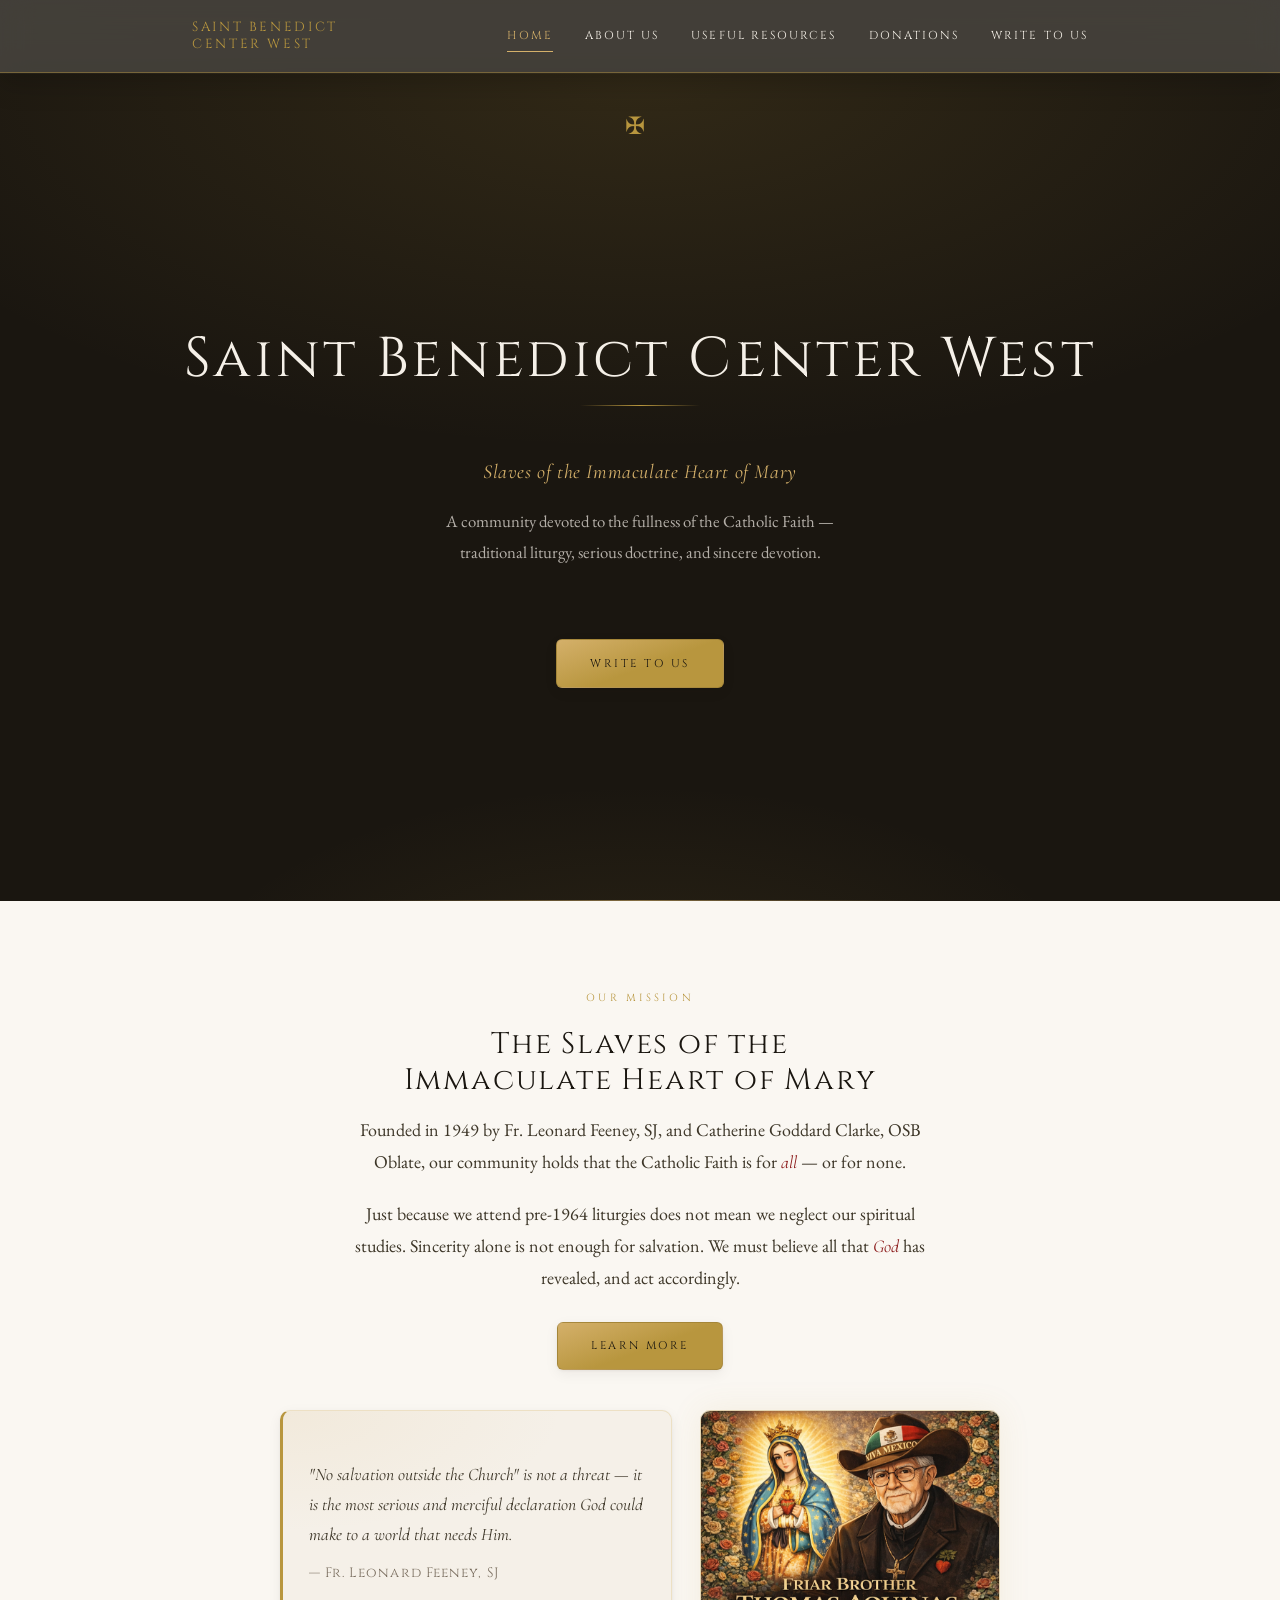
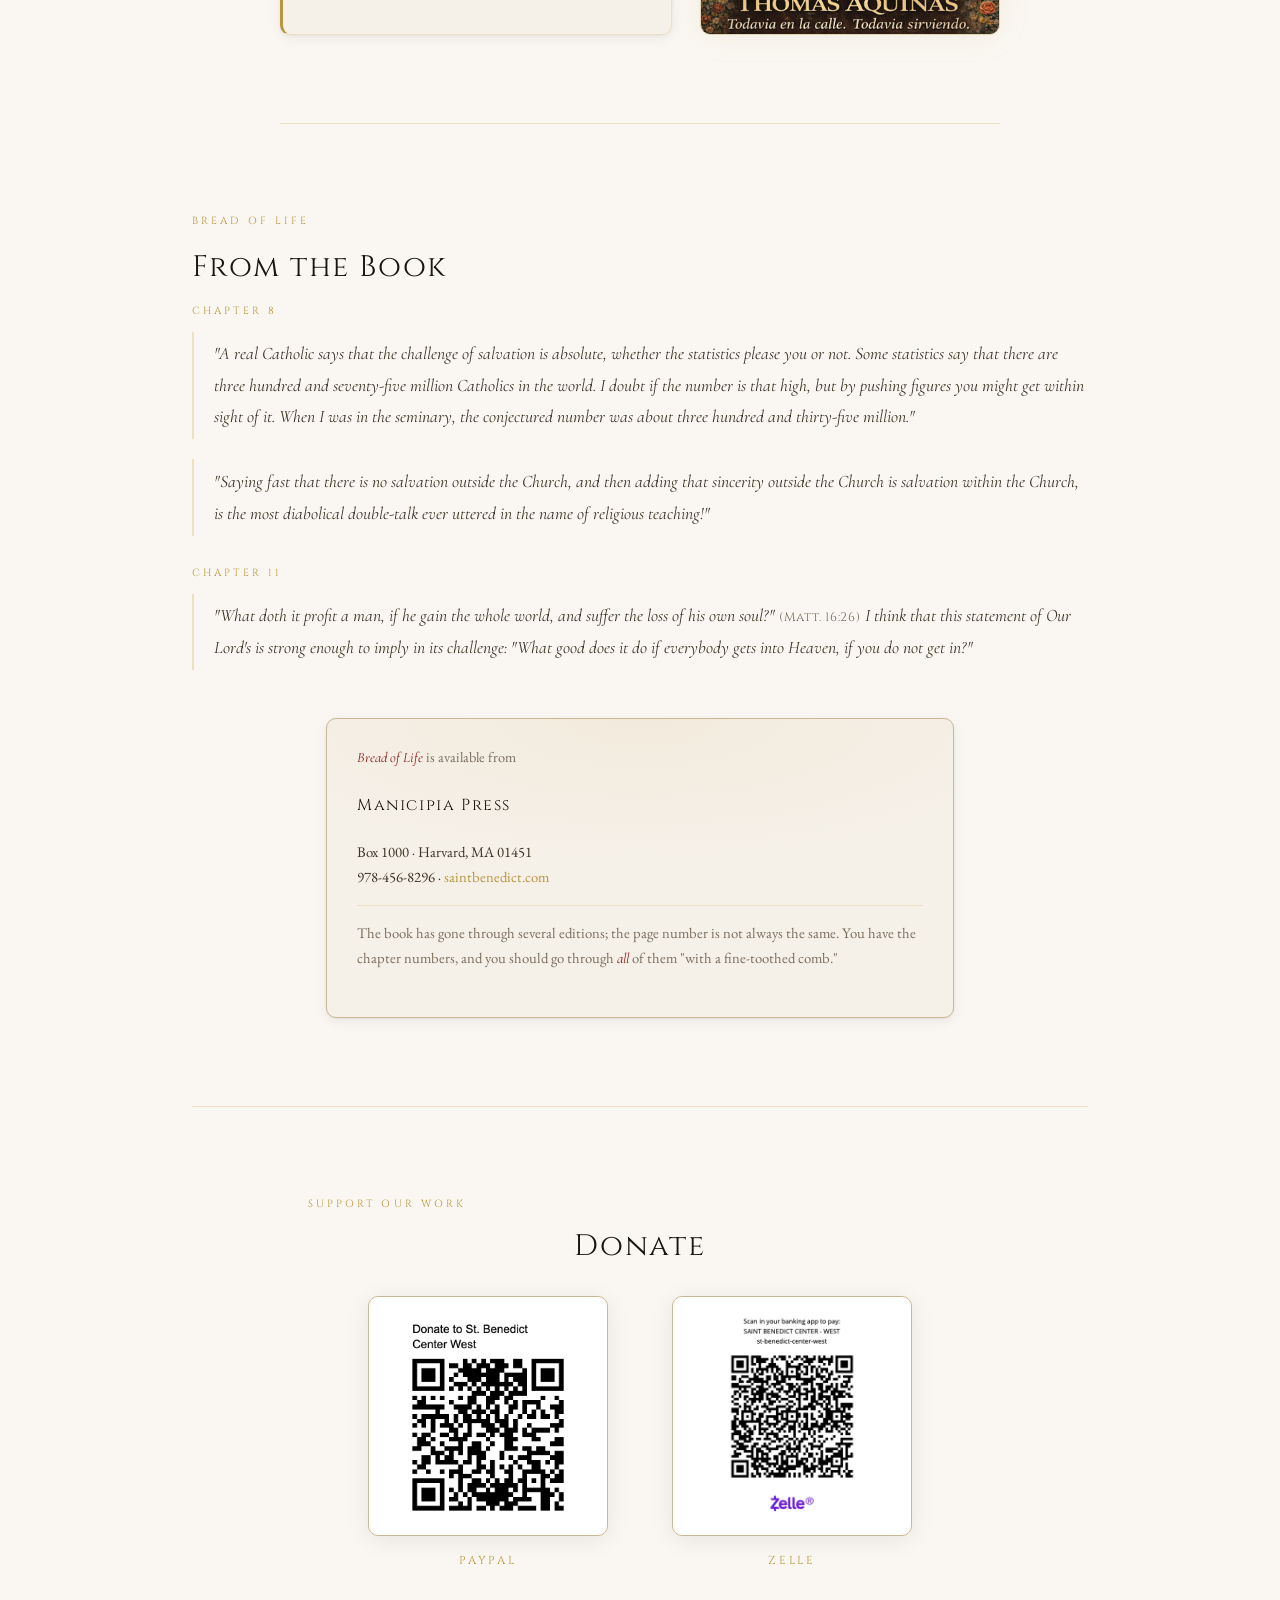
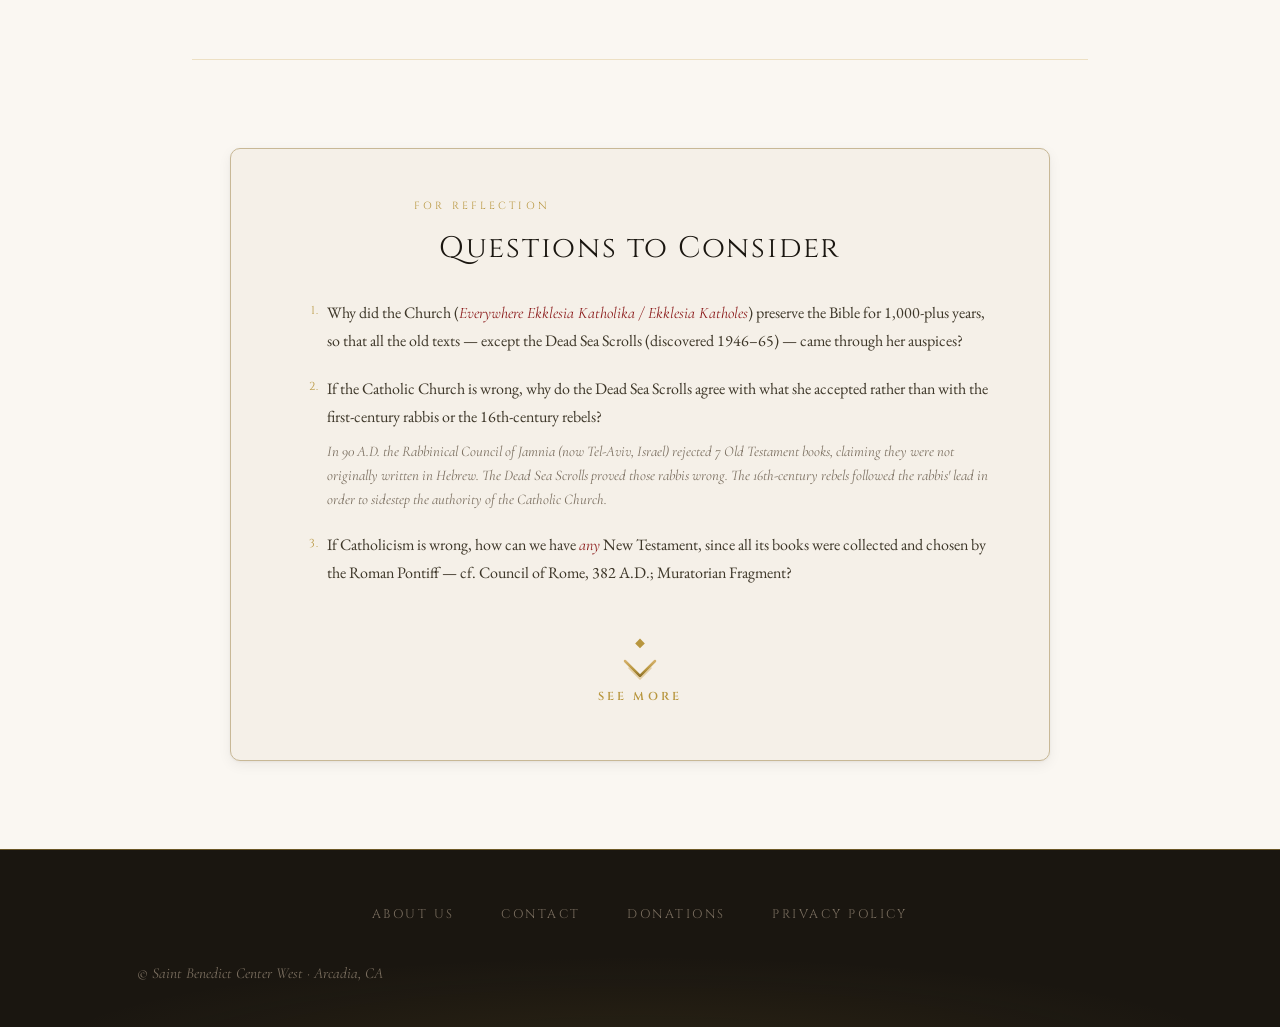
==== index.html @ aed3471c "Refactor index.html for layout and styling improvements Updated stylesheet link with versioning and " ====
<!DOCTYPE html>
<html lang="en">
<head>
  <meta charset="utf-8">
  <title>Home — Saint Benedict Center West</title>
  <link rel="icon" type="img/png" href="templar_cross.png">
  <meta name="viewport" content="width=device-width, initial-scale=1.0">
  <link rel="stylesheet" href="style.css?v=2">
  <style>
    /* ── Hero ── */
    .site-hero {
      position: relative;
      background-color: var(--ink);
      background-image:
        radial-gradient(ellipse 100% 70% at 50% 0%, rgba(184,150,62,0.15) 0%, transparent 65%),
        radial-gradient(ellipse 55% 40% at 50% 112%, rgba(184,150,62,0.1) 0%, transparent 65%);
      padding: clamp(5.5rem, 12vw, 8.5rem) 2rem clamp(4rem, 9vw, 6rem);
      text-align: center;
      overflow: hidden;
      min-height: calc(100vh - var(--nav-height));
      min-height: calc(100svh - var(--nav-height));
      display: flex;
      flex-direction: column;
      align-items: center;
      justify-content: center;
    }

    .site-hero::before {
      content: '✠';
      position: absolute;
      top: 2rem;
      left: 50%;
      transform: translateX(-50%);
      color: var(--gold);
      font-size: 1.5rem;
      letter-spacing: 0.4em;
      animation: fadeIn 1.1s var(--ease) both;
    }

    .site-hero::after {
      content: '';
      position: absolute;
      left: 50%;
      bottom: 0;
      transform: translateX(-50%);
      width: min(560px, 80%);
      height: 1px;
      background: linear-gradient(90deg, transparent, rgba(212,176,106,0.55), transparent);
    }

    .site-hero h1 {
      color: var(--parchment);
      font-size: clamp(2rem, 6vw, 3.5rem);
      margin-bottom: 0.75rem;
      animation: fadeUp 0.9s var(--ease) both;
    }

    .site-hero .hero-body {
      animation: fadeUp 0.9s var(--ease) 0.15s both;
    }

    .site-hero .cta {
      animation: fadeUp 0.9s var(--ease) 0.3s both;
    }

    .site-hero .hero-subtitle {
      font-family: var(--font-italic);
      font-style: italic;
      color: var(--gold-light);
      font-size: clamp(1rem, 2.5vw, 1.25rem);
      margin-bottom: 1rem;
      letter-spacing: 0.03em;
    }

    .site-hero .hero-rule {
      width: 120px;
      height: 1px;
      background: linear-gradient(90deg, transparent, var(--gold), transparent);
      margin: 0 auto 3rem;
    }

    .site-hero p {
      color: rgba(245,240,232,0.7);
      max-width: 52ch;
      margin: 0 auto 2rem;
      font-size: 1.05rem;
      line-height: 1.8;
    }

    /* ── Hero body (centered) ── */
    .hero-body {
      max-width: 48ch;
      margin: 0 auto 2.5rem;
    }

    .combined-right h2 { margin-bottom: 1rem; }

    .combined-right p  { margin-bottom: 1.25rem; }

    /* ── Excerpts ── */
    .excerpt-block { max-width: none; }

    .excerpt-chapter {
      font-family: var(--font-display);
      font-size: 0.65rem;
      letter-spacing: 0.3em;
      text-transform: uppercase;
      color: var(--gold);
      margin-bottom: 0.75rem;
    }

    .excerpt-quote {
      border-left: 2px solid var(--gold-pale);
      padding: 0.4rem 0 0.4rem 1.25rem;
      font-family: var(--font-italic);
      font-style: italic;
      font-size: 1.1rem;
      color: var(--ink-soft);
      line-height: 1.8;
      max-width: none;
      transition: border-color 0.25s var(--ease);
    }

    .excerpt-block:hover .excerpt-quote { border-left-color: var(--gold); }

    .excerpt-ref {
      font-style: normal;
      font-family: var(--font-display);
      font-size: 0.78rem;
      letter-spacing: 0.06em;
      color: var(--ink-muted);
    }

    .quote-block {
      position: relative;
      border: 1px solid var(--gold-pale);
      border-left: 3px solid var(--gold);
      border-radius: var(--radius-md);
      padding: 1.4rem 1.6rem;
      background:
        radial-gradient(ellipse 120% 90% at 0% 0%, rgba(212,176,106,0.1) 0%, transparent 60%),
        var(--parchment);
      box-shadow: var(--shadow-sm);
      font-family: var(--font-italic);
      font-style: italic;
      font-size: 1.1rem;
      color: var(--ink-soft);
      line-height: 1.7;
    }
    .quote-block cite {
      display: block;
      margin-top: 0.75rem;
      font-size: 0.85rem;
      font-style: normal;
      font-family: var(--font-display);
      letter-spacing: 0.08em;
      color: var(--ink-muted);
    }

    .book-availability {
      margin-top: auto;
      padding-top: 3rem;
      max-width: none;
    }

    /* V1 styling, but 25% longer, centered horizontally in the middle of the
       screen regardless of the left/right text measure. Height stays fully
       automatic (content-driven). */
    .book-avail-inner {
      width: 70%;
      max-width: calc(100vw - 2.5rem); /* guard: never overflow the viewport */
      margin-left: auto;
      margin-right: auto;
      box-sizing: border-box;
      border: 1px solid var(--rule);
      border-radius: var(--radius-md);
      padding: 1.6rem 1.85rem;
      background:
        radial-gradient(ellipse 100% 70% at 50% 0%, rgba(212,176,106,0.09) 0%, transparent 65%),
        var(--parchment);
      box-shadow: var(--shadow-sm);
      transition: box-shadow 0.3s var(--ease), transform 0.3s var(--ease);
    }

    .book-avail-inner:hover {
      /* subtle lift that keeps the box dead-center on the x-axis */
      transform: translateY(-2px);
      box-shadow: var(--shadow-md);
    }

    .book-avail-title {
      font-size: 0.9rem;
      color: var(--ink-muted);
      margin-bottom: 0.3rem;
      max-width: none;
    }

    .book-avail-publisher {
      font-family: var(--font-display);
      font-size: 1rem;
      letter-spacing: 0.1em;
      color: var(--ink);
      margin-bottom: 0.4rem;
    }

    .book-avail-address {
      font-style: normal;
      font-family: var(--font-body);
      font-size: 0.92rem;
      color: var(--ink-soft);
      line-height: 1.7;
      margin-bottom: 1rem;
    }

    .book-avail-note {
      font-size: 0.92rem;
      color: var(--ink-muted);
      max-width: none;
      border-top: 1px solid var(--gold-pale);
      padding-top: 0.9rem;
      line-height: 1.7;
    }

    /* ── Friar portrait (below Feeney quote) ── */
    .friar-portrait {
      display: block;
      width: 100%;
      height: auto;
      object-fit: cover;
      margin-top: auto;
      border: 1px solid rgba(184,150,62,0.35);
      border-radius: var(--radius-md);
      box-shadow: 0 0 32px rgba(184,150,62,0.1);
      transition: box-shadow 0.35s var(--ease), transform 0.35s var(--ease);
    }

    .friar-portrait:hover {
      transform: translateY(-3px);
      box-shadow: 0 12px 44px rgba(184,150,62,0.2);
    }

    /* ── Questions Section ── */
    .questions-section { background: var(--cream); }

    .questions-frame {
      border: 1px solid var(--rule);
      border-radius: var(--radius-md);
      background: var(--parchment);
      box-shadow: var(--shadow-sm);
      padding: 3rem 3.5rem;
      max-width: 820px;
      margin: 0 auto;
    }

    @media (max-width: 680px) {
      .questions-frame { padding: 2rem 1.5rem; }
    }

    .questions-list {
      list-style: none;
      counter-reset: q-counter;
      display: flex;
      flex-direction: column;
      gap: 1.25rem;
    }

    .questions-list li {
      counter-increment: q-counter;
      position: relative;
      padding-left: 2.5rem;
      color: var(--ink-soft);
      font-size: 1rem;
      line-height: 1.75;
      max-width: none;
      transition: color 0.25s var(--ease);
    }

    .questions-list li:hover { color: var(--ink); }

    .questions-list li::before {
      content: counter(q-counter) ".";
      position: absolute;
      left: 0;
      top: 0.15rem;
      width: 2rem;
      text-align: right;
      font-family: var(--font-display);
      font-size: 0.72rem;
      letter-spacing: 0.1em;
      color: var(--gold);
    }

    .question-note {
      display: block;
      margin-top: 0.5rem;
      font-family: var(--font-italic);
      font-style: italic;
      font-size: 0.92rem;
      color: var(--ink-muted);
      line-height: 1.65;
    }

    /* ── QR Codes ── */
    .qr-row {
      display: flex;
      gap: 4rem;
      justify-content: center;
      align-items: flex-start;
    }
    .qr-item {
      display: flex;
      flex-direction: column;
      align-items: center;
      gap: 0.9rem;
    }
    .qr-item img {
      width: 240px;
      height: 240px;
      object-fit: contain;
      display: block;
      background: #fff;
      padding: 10px;
      border: 1px solid var(--rule);
      border-radius: var(--radius-md);
      box-shadow: 0 4px 24px rgba(0,0,0,0.08);
      transition: box-shadow 0.35s var(--ease), transform 0.35s var(--ease);
    }

    .qr-item:hover img {
      transform: translateY(-4px);
      box-shadow: var(--shadow-gold);
    }
    .qr-label {
      font-family: var(--font-display);
      font-size: 0.72rem;
      letter-spacing: 0.25em;
      text-transform: uppercase;
      color: var(--gold);
      text-align: center;
    }
    @media (max-width: 680px) {
      .qr-row { gap: 2rem; }
      .qr-item img { width: 160px; height: 160px; }
    }
    @media (max-width: 420px) {
      .qr-row { flex-direction: column; align-items: center; }
    }
  
    /* ── Slaves part (Our Mission → Learn More), centered ── */
    .slaves-part {
      max-width: 720px;
      margin: 0 auto;
      text-align: center;
    }
    .slaves-part p {
      margin-left: auto;
      margin-right: auto;
      margin-bottom: 1.25rem;
    }
    .slaves-part h2 { margin-bottom: 1rem; }

    /* ── Feeney quote + friar portrait row (quote left, portrait right) ──
           align-items: stretch makes the quote-block the same height as the
           portrait; the portrait gets a fixed reserved width so the quote
           isn't squeezed narrow by the unscaled intrinsic image size.        */
    .feeney-row {
      display: flex;
      gap: 1.75rem;
      align-items: stretch;
      margin-top: 2.5rem;
      text-align: left;
    }
    .feeney-row .quote-block {
      flex: 1 1 0%;
      margin-top: 0;
      box-sizing: border-box;
      display: flex;
      flex-direction: column;
      justify-content: center;
    }
    .feeney-row .quote-block > * { max-width: none; }
    .feeney-row .friar-portrait {
      flex: 0 0 300px;
      max-width: 300px;
      margin-top: 0;
      align-self: center;
    }

    @media (max-width: 680px) {
      .feeney-row {
        flex-direction: column;
        align-items: center;
        gap: 1.5rem;
      }
      .feeney-row .friar-portrait {
        order: -1;
        margin-top: 0;
        max-width: 340px;
        align-self: auto;
      }
      .feeney-row .quote-block { width: 100%; }
    }

    /* ── Questions: clamp to first 3 ── */
    .questions-list.clamped li:nth-child(n+4) { display: none; }
    .questions-list { transition: opacity 0.3s var(--ease); }
    .questions-list.is-fading { opacity: 0; }

    /* ── See more / unroll toggle ── */
    .see-more-toggle {
      display: flex;
      flex-direction: column;
      align-items: center;
      gap: 0.2rem;
      margin: 2.25rem auto 0;
      padding: 0.5rem 1rem;
      background: none;
      border: none;
      cursor: pointer;
      font-family: var(--font-display);
    }
    .see-more-toggle .see-more-arrow {
      display: block;
      transition: transform 0.45s var(--ease);
    }
    .see-more-toggle[aria-expanded="true"] .see-more-arrow { transform: rotate(180deg); }
    .see-more-toggle:hover .see-more-arrow {
      transform: translateY(3px);
      filter: drop-shadow(0 0 6px rgba(184,150,62,0.45));
    }
    .see-more-toggle[aria-expanded="true"]:hover .see-more-arrow { transform: rotate(180deg) translateY(3px); }
    .see-more-text {
      font-family: var(--font-display);
      font-size: 0.72rem;
      font-weight: 600;
      letter-spacing: 0.28em;
      text-transform: uppercase;
      color: var(--gold);
      transition: color 0.25s var(--ease);
    }
    .see-more-toggle:hover .see-more-text { color: var(--gold-light); }

    /* ── Scroll choreography (index only; hidden state applied by JS) ── */
    .scroll-part--hidden {
      opacity: 0;
      transform: translateX(-56px);
    }
    .scroll-part--visible {
      opacity: 1;
      transform: none;
      transition: opacity 0.85s var(--ease), transform 0.85s var(--ease);
    }
    .scroll-part--leaving {
      opacity: 0;
      transition: opacity 0.5s ease, transform 0.5s ease;
    }
    @media (prefers-reduced-motion: reduce) {
      section.scroll-part--hidden,
      section.scroll-part--visible,
      section.scroll-part--leaving { opacity: 1 !important; transform: none !important; }
    }
  </style>
</head>
<body>

  <header>
    <nav>
      <a class="nav-brand" href="index.html">Saint Benedict<br>Center West</a>
      <div>
        <a href="index.html" aria-current="page">Home</a>
        <a href="about-us.html">About Us</a>
        <a href="news.html">USEFUL RESOURCES</a>
        <a href="donations.html">Donations</a>
        <a href="contact.html">Write to Us</a>
      </div>
    </nav>
  </header>

  <div class="site-hero">
    <h1>Saint Benedict Center West</h1>
    <div class="hero-rule"></div>
    <div class="hero-body">
      <p class="hero-subtitle">Slaves of the Immaculate Heart of Mary</p>
      <p>A community devoted to the fullness of the Catholic Faith — traditional liturgy, serious doctrine, and sincere devotion.</p>
    </div>
    <a href="contact.html" class="cta">Write to Us</a>
  </div>

  <main>
    <section class="slaves-part">
        <!-- Mission -->
        <div class="slaves-inner">
          <p class="section-label">Our Mission</p>
          <h2>The Slaves of the Immaculate Heart of Mary</h2>
          <p>Founded in 1949 by Fr. Leonard Feeney, SJ, and Catherine Goddard Clarke, OSB Oblate, our community holds that the Catholic Faith is for <em>all</em> — or for none.</p>
          <p>Just because we attend pre-1964 liturgies does not mean we neglect our spiritual studies. Sincerity alone is not enough for salvation. We must believe all that <em>God</em> has revealed, and act accordingly.</p>
          <a href="about-us.html" class="cta" style="margin-top:0.5rem; display:inline-block;">Learn More</a>

        </div><!-- /slaves-inner -->

        <div class="feeney-row">
          <blockquote class="quote-block">
            "No salvation outside the Church" is not a threat — it is the most serious and merciful declaration God could make to a world that needs Him.
            <cite>— Fr. Leonard Feeney, SJ</cite>
          </blockquote>

          <img src="friar-thomas-aquinas.png"
               alt="Friar Brother Thomas Aquinas — Todavia en la calle. Todavia sirviendo."
               class="friar-portrait">
        </div><!-- /feeney-row -->
    </section>

    <!-- Bread of Life excerpts -->
    <section class="combined-right">
          <p class="section-label">Bread of Life</p>
          <h2>From the Book</h2>

          <div class="excerpt-block">
            <div class="excerpt-chapter">Chapter 8</div>
            <blockquote class="excerpt-quote">
              "A real Catholic says that the challenge of salvation is absolute, whether the statistics please you or not. Some statistics say that there are three hundred and seventy-five million Catholics in the world. I doubt if the number is that high, but by pushing figures you might get within sight of it. When I was in the seminary, the conjectured number was about three hundred and thirty-five million."
            </blockquote>
            <blockquote class="excerpt-quote" style="margin-top: 1.25rem;">
              "Saying fast that there is no salvation outside the Church, and then adding that sincerity outside the Church is salvation within the Church, is the most diabolical double-talk ever uttered in the name of religious teaching!"
            </blockquote>
          </div>

          <div class="excerpt-block" style="margin-top: 1.75rem;">
            <div class="excerpt-chapter">Chapter 11</div>
            <blockquote class="excerpt-quote">
              "What doth it profit a man, if he gain the whole world, and suffer the loss of his own soul?" <span class="excerpt-ref">(Matt. 16:26)</span> I think that this statement of Our Lord's is strong enough to imply in its challenge: "What good does it do if everybody gets into Heaven, if you do not get in?"
            </blockquote>
          </div>

          <div class="book-availability">
            <div class="book-avail-inner">
              <p class="book-avail-title"><em>Bread of Life</em> is available from</p>
              <p class="book-avail-publisher">Manicipia Press</p>
              <address class="book-avail-address">
                Box 1000 · Harvard, MA 01451<br>
                978-456-8296 ·
                <a href="https://www.saintbenedict.com" target="_blank" rel="noopener">saintbenedict.com</a>
              </address>
              <p class="book-avail-note">The book has gone through several editions; the page number is not always the same. You have the chapter numbers, and you should go through <em>all</em> of them "with a fine-toothed comb."</p>
            </div>
          </div>
    </section>

    <!-- ── QR Codes ── -->
    <section class="qr-part" style="text-align:center;">
      <p class="section-label" style="text-align:center;">Support Our Work</p>
      <h2 style="margin-bottom: 2rem;">Donate</h2>
      <div class="qr-row">
        <div class="qr-item">
          <img src="donate-qr.png" alt="QR code — Donate to St. Benedict Center West via PayPal">
          <span class="qr-label">PayPal</span>
        </div>
        <div class="qr-item">
          <img src="zelle-qr.png" alt="QR code — Zelle: Saint Benedict Center West / st-benedict-center-west">
          <span class="qr-label">Zelle</span>
        </div>
      </div>
    </section>

    <!-- ── Questions to Consider ── -->
    <section class="questions-section">
      <div class="questions-frame">
        <p class="section-label" style="text-align:center;">For Reflection</p>
        <h2 style="text-align:center; margin-bottom: 2rem;">Questions to Consider</h2>
        <ol class="questions-list clamped" id="questions-list">
          <li>Why did the Church (<em>Everywhere Ekklesia Katholika / Ekklesia Katholes</em>) preserve the Bible for 1,000-plus years, so that all the old texts — except the Dead Sea Scrolls (discovered 1946–65) — came through her auspices?</li>
          <li>If the Catholic Church is wrong, why do the Dead Sea Scrolls agree with what she accepted rather than with the first-century rabbis or the 16th-century rebels? <span class="question-note">In 90 A.D. the Rabbinical Council of Jamnia (now Tel-Aviv, Israel) rejected 7 Old Testament books, claiming they were not originally written in Hebrew. The Dead Sea Scrolls proved those rabbis wrong. The 16th-century rebels followed the rabbis' lead in order to sidestep the authority of the Catholic Church.</span></li>
          <li>If Catholicism is wrong, how can we have <em>any</em> New Testament, since all its books were collected and chosen by the Roman Pontiff — cf. Council of Rome, 382 A.D.; Muratorian Fragment?</li>
          <li>Why did the protest giving its name to Protestantism — the historical nickname of the Bible-only error held by the 16th-century rebels — include these words: <em>"We could not, in good conscience, let anyone decide — for himself — what Church he will attend?"</em></li>
          <li>Since every old rite — in or out of communion with Rome — takes <em>"This is My Body… Blood"</em> (Matt. 26:26–28) literally, can anyone think Protestants are right to deny this?</li>
          <li>Where, in the Bible, does it say <em>Saved by Faith Alone?</em> Nowhere. Cf. James 2:26; Philippians 2:12.</li>
          <li>Where does the Bible call itself the sole rule of Faith? Nowhere.</li>
          <li>Where does the Bible say which books comprise the Bible? Nowhere.</li>
          <li>Why does the Bible say nothing about "taking Christ as personal savior," but <em>does</em> speak of Christ as Savior of His Body? Cf. Ephesians 5:23.</li>
          <li>Christ gave Peter authority (Matt. 16:18–20). Where did Luther, Calvin, and others get <em>their</em> authority?</li>
          <li>Into how many sects must Protestantism divide before proving itself unable to show how Christians are identified?</li>
          <li>How can we have God for Our Father, without Mary for Our Mother?</li>
          <li>Why is the Church so important? Cf. Matt. 18:17.</li>
          <li>Which came first — Church or Bible? <span class="question-note">The Children of Israel existed before Moses wrote the first 5 Old Testament books. The Catholic Church existed 10 years before Matthew wrote the first line of the New Testament.</span></li>
        </ol>

        <button type="button" class="see-more-toggle" aria-expanded="false" aria-controls="questions-list" title="Show the remaining questions">
          <svg class="see-more-arrow" viewBox="0 0 48 54" width="48" height="54" fill="none" xmlns="http://www.w3.org/2000/svg" aria-hidden="true">
            <defs>
              <linearGradient id="arrow-gold" x1="0" y1="0" x2="0" y2="1">
                <stop offset="0" stop-color="#d4b06a"/>
                <stop offset="0.55" stop-color="#b8963e"/>
                <stop offset="1" stop-color="#8f722a"/>
              </linearGradient>
            </defs>
            <line x1="24" y1="2" x2="24" y2="34" stroke="url(#arrow-gold)" stroke-width="1.4"/>
            <rect x="20.6" y="9" width="6.8" height="6.8" transform="rotate(45 24 12.4)" fill="#b8963e"/>
            <path d="M9 30 L24 45 L39 30" stroke="url(#arrow-gold)" stroke-width="2.5" fill="none" stroke-linecap="round" stroke-linejoin="round"/>
            <path d="M13 37 L24 48 L35 37" stroke="#d4b06a" stroke-width="1.6" fill="none" stroke-linecap="round" stroke-linejoin="round" opacity="0.55"/>
          </svg>
          <span class="see-more-text">See more</span>
        </button>
      </div>
    </section>

  </main>

  <footer>
    <div>
      <a href="about-us.html">About Us</a>
      <a href="contact.html">Contact</a>
      <a href="donations.html">Donations</a>
      <a href="privacy-policy.html">Privacy Policy</a>
    </div>
    <p class="footer-copy">© Saint Benedict Center West · Arcadia, CA</p>
  </footer>

  <script>
  (function () {
    var reduced = window.matchMedia('(prefers-reduced-motion: reduce)').matches;

    /* ── See more / unroll toggle ── */
    var toggle = document.querySelector('.see-more-toggle');
    var qlist  = document.getElementById('questions-list');
    if (toggle && qlist) {
      var label = toggle.querySelector('.see-more-text');
      toggle.addEventListener('click', function () {
        var expanding = qlist.classList.contains('clamped');
        toggle.setAttribute('aria-expanded', String(expanding));
        var swap = function () {
          qlist.classList.toggle('clamped', !expanding);
          qlist.classList.remove('is-fading');
        };
        if (reduced) { swap(); }
        else { qlist.classList.add('is-fading'); setTimeout(swap, 300); }
        label.textContent = expanding ? 'See less' : 'See more';
        toggle.title = expanding ? 'Collapse the list' : 'Show the remaining questions';
      });
    }

    if (reduced) return;

    /* ── Scroll choreography: leaving part fades away,
          entering part fades in sliding from the left (JS-only hidden state) ── */
    var parts = Array.prototype.slice.call(document.querySelectorAll('main > section'));
    if (!parts.length || !('IntersectionObserver' in window)) return;

    var DELAY = 120;
    parts.forEach(function (p, i) {
      p.classList.add('scroll-part');
      p.classList.add('scroll-part--hidden');
      p.dataset.stagger = Math.min(i * DELAY, 480);
    });

    var reveal = function (el) {
      if (!el.classList.contains('scroll-part--hidden')) return;
      el.style.transitionDelay = el.dataset.stagger + 'ms';
      el.classList.remove('scroll-part--hidden', 'scroll-part--leaving');
      el.classList.add('scroll-part--visible');
    };
    var conceal = function (el) {
      el.style.transitionDelay = '0ms';
      el.classList.remove('scroll-part--visible', 'scroll-part--leaving');
      el.classList.add('scroll-part--hidden');
    };

    var boot = function () {
      if (!('IntersectionObserver' in window)) {
        parts.forEach(function (p) { p.classList.remove('scroll-part--hidden'); });
        return;
      }
      var io = new IntersectionObserver(function (entries) {
        entries.forEach(function (entry) {
          if (entry.isIntersecting) reveal(entry.target);
        });
      }, { threshold: 0.18, rootMargin: '0px 0px -8% 0px' });
      parts.forEach(function (p) { io.observe(p); });

      /* Fade out sections that have left the top of the viewport */
      var LEAVE_RATIO = 0.6;
      var onScroll = function () {
        var vh = window.innerHeight || document.documentElement.clientHeight;
        parts.forEach(function (p) {
          var r = p.getBoundingClientRect();
          var goneUp = r.bottom < vh * (1 - LEAVE_RATIO) && r.bottom > -r.height;
          if (goneUp) {
            if (p.classList.contains('scroll-part--visible')) {
              p.style.transitionDelay = '0ms';
              p.classList.remove('scroll-part--visible');
              p.classList.add('scroll-part--leaving');
            }
          } else if (p.classList.contains('scroll-part--leaving')) {
            if (r.top < vh) {
              p.style.transitionDelay = '0ms';
              p.classList.remove('scroll-part--leaving');
              p.classList.add('scroll-part--visible');
            } else {
              conceal(p);
            }
          }
        });
      };
      var ticking = false;
      window.addEventListener('scroll', function () {
        if (!ticking) {
          ticking = true;
          setTimeout(function () { onScroll(); ticking = false; }, 90);
        }
      }, { passive: true });
      onScroll();
    };

    if (window.requestAnimationFrame) {
      requestAnimationFrame(function () { requestAnimationFrame(boot); });
    } else {
      boot();
    }
  })();
  </script>
</body>
</html>
---- style.css ----
/* =============================================
   SAINT BENEDICT CENTER WEST — SHARED STYLES
   Aesthetic: Sacred / Editorial / Refined
   ============================================= */

@import url('https://fonts.googleapis.com/css2?family=EB+Garamond:ital,wght@0,400;0,500;0,600;1,400;1,500&family=Cormorant+Garamond:ital,wght@0,300;0,400;0,600;1,300;1,400&family=Cinzel:wght@400;600&display=swap');

/* ── Reset & Base ── */
*, *::before, *::after { box-sizing: border-box; margin: 0; padding: 0; }

:root {
  --parchment:   #f5f0e8;
  --cream:       #faf7f2;
  --ink:         #1a1610;
  --ink-soft:    #3d3628;
  --ink-muted:   #7a6e5f;
  --gold:        #b8963e;
  --gold-light:  #d4b06a;
  --gold-pale:   #ede0c4;
  --rule:        #c8b896;
  --red-sacred:  #8b1a1a;

  --font-display: 'Cinzel', serif;
  --font-body:    'EB Garamond', serif;
  --font-italic:  'Cormorant Garamond', serif;

  /* ── Modern design tokens ── */
  --radius-sm:   6px;
  --radius-md:   10px;
  --shadow-sm:   0 1px 3px rgba(26,22,16,0.05), 0 4px 14px rgba(26,22,16,0.06);
  --shadow-md:   0 2px 6px rgba(26,22,16,0.06), 0 12px 32px rgba(26,22,16,0.1);
  --shadow-gold: 0 0 0 1px rgba(184,150,62,0.22), 0 10px 34px rgba(184,150,62,0.14);
  --ease:        cubic-bezier(0.22, 1, 0.36, 1);

  --nav-height: 72px;
  --max-width: 960px;
  --section-gap: clamp(3.5rem, 8vw, 5.5rem);
}

html { scroll-behavior: smooth; }

body {
  background-color: var(--cream);
  background-image:
    radial-gradient(ellipse 120% 55% at 50% -12%, rgba(184,150,62,0.06) 0%, transparent 60%);
  background-attachment: fixed;
  color: var(--ink);
  font-family: var(--font-body);
  font-size: 18px;
  line-height: 1.75;
  -webkit-font-smoothing: antialiased;
  text-rendering: optimizeLegibility;
}

::selection { background: var(--gold); color: var(--ink); }

a:focus-visible,
button:focus-visible,
input:focus-visible,
.cta:focus-visible {
  outline: 2px solid var(--gold);
  outline-offset: 3px;
  border-radius: 2px;
}

/* ── Motion ── */
@keyframes fadeUp {
  from { opacity: 0; transform: translateY(14px); }
  to   { opacity: 1; transform: translateY(0); }
}
@keyframes fadeIn {
  from { opacity: 0; }
  to   { opacity: 1; }
}
@media (prefers-reduced-motion: reduce) {
  *, *::before, *::after {
    animation-duration: 0.01ms !important;
    animation-iteration-count: 1 !important;
    transition-duration: 0.01ms !important;
    scroll-behavior: auto !important;
  }
}

/* ── Typography ── */
h1, h2, h3 {
  font-family: var(--font-display);
  font-weight: 400;
  letter-spacing: 0.06em;
  line-height: 1.2;
  color: var(--ink);
  text-wrap: balance;
}

h1 { font-size: clamp(1.9rem, 4.5vw, 2.9rem); }
h2 { font-size: clamp(1.35rem, 2.8vw, 1.85rem); }
h3 { font-size: 1.1rem; }

p { color: var(--ink-soft); max-width: 65ch; }
em { font-family: var(--font-italic); font-style: italic; color: var(--red-sacred); }

a {
  color: var(--gold);
  text-decoration: none;
  transition: color 0.25s var(--ease);
}
a:hover { color: var(--red-sacred); }

/* ── Ornamental Rule ── */
.ornament {
  display: flex;
  align-items: center;
  gap: 1rem;
  margin: 1.5rem 0;
  color: var(--gold);
}
.ornament::before,
.ornament::after {
  content: '';
  flex: 1;
  height: 1px;
  background: linear-gradient(90deg, transparent, var(--rule), transparent);
}

/* ── Navigation (glass) ── */
header {
  position: sticky;
  top: 0;
  z-index: 100;
  background: rgba(26,22,16,0.82);
  -webkit-backdrop-filter: blur(14px) saturate(1.15);
  backdrop-filter: blur(14px) saturate(1.15);
  border-bottom: 1px solid rgba(184,150,62,0.45);
  box-shadow: 0 1px 0 rgba(250,247,242,0.04), 0 8px 30px rgba(0,0,0,0.22);
}

nav {
  max-width: var(--max-width);
  margin: 0 auto;
  padding: 0 2rem;
  height: var(--nav-height);
  display: flex;
  align-items: center;
  justify-content: space-between;
}

.nav-brand {
  font-family: var(--font-display);
  font-size: 0.825rem; /* +10% (was 0.75rem) */
  letter-spacing: 0.2em;
  color: var(--gold);
  text-transform: uppercase;
  text-decoration: none;
  line-height: 1.3;
  transition: color 0.25s var(--ease);
}
.nav-brand:hover { color: var(--gold-light); }

nav > div {
  display: flex;
  gap: 2rem;
  align-items: center;
}

nav > div a {
  position: relative;
  font-family: var(--font-display);
  font-size: 0.72rem;
  letter-spacing: 0.18em;
  text-transform: uppercase;
  color: var(--parchment);
  padding: 0.4rem 0;
  transition: color 0.25s var(--ease);
}

nav > div a::after {
  content: '';
  position: absolute;
  left: 0;
  right: 0;
  bottom: 0;
  height: 1px;
  background: var(--gold-light);
  transform: scaleX(0);
  transform-origin: left center;
  transition: transform 0.3s var(--ease);
}

nav > div a:hover { color: var(--gold-light); }
nav > div a:hover::after,
nav > div a[aria-current="page"]::after { transform: scaleX(1); }
nav > div a[aria-current="page"] { color: var(--gold-light); }

/* ── Page Hero ── */
.page-hero {
  position: relative;
  background-color: var(--ink);
  background-image:
    radial-gradient(ellipse 80% 60% at 50% 0%, rgba(184,150,62,0.12) 0%, transparent 70%),
    radial-gradient(ellipse 60% 45% at 50% 115%, rgba(184,150,62,0.08) 0%, transparent 65%);
  padding: clamp(4rem, 9vw, 6rem) 2rem clamp(3rem, 7vw, 4.5rem);
  text-align: center;
  border-bottom: 1px solid rgba(184,150,62,0.3);
  overflow: hidden;
}

.page-hero::after {
  content: '';
  position: absolute;
  left: 50%;
  bottom: 0;
  transform: translateX(-50%);
  width: min(420px, 70%);
  height: 1px;
  background: linear-gradient(90deg, transparent, rgba(212,176,106,0.6), transparent);
}

.page-hero h1 {
  color: var(--parchment);
  margin-bottom: 0.5rem;
  animation: fadeUp 0.8s var(--ease) both;
}

.page-hero .subtitle {
  font-family: var(--font-italic);
  font-style: italic;
  color: var(--gold-light);
  font-size: 1.1rem;
  letter-spacing: 0.04em;
  max-width: 100%;
  margin-left: auto;
  margin-right: auto;
  animation: fadeUp 0.8s var(--ease) 0.12s both;
}

.page-hero .cross {
  color: var(--gold);
  font-size: 1.4rem;
  margin-bottom: 1rem;
  letter-spacing: 0.5em;
  animation: fadeIn 1s var(--ease) both;
}

/* ── Main Content Sections ── */
main {
  max-width: var(--max-width);
  margin: 0 auto;
  padding: 0 2rem;
}

section {
  padding: var(--section-gap) 0;
  border-bottom: 1px solid var(--gold-pale);
}

/* Keep the simple fade for pages without scroll choreography; on index the
   .scroll-part class takes over so we don't double-animate. */
section {
  animation: fadeUp 0.9s var(--ease) both;
}

section.scroll-part {
  animation: none;
}

section:last-of-type { border-bottom: none; }

.section-label {
  font-family: var(--font-display);
  font-size: 0.65rem;
  letter-spacing: 0.3em;
  text-transform: uppercase;
  color: var(--gold);
  margin-bottom: 1rem;
}

/* ── CTA Button ── */
.cta {
  display: inline-block;
  font-family: var(--font-display);
  font-size: 0.7rem;
  letter-spacing: 0.22em;
  text-transform: uppercase;
  color: var(--ink) !important;
  background: linear-gradient(160deg, var(--gold-light) 0%, var(--gold) 55%);
  border: 1px solid rgba(26,22,16,0.12);
  border-radius: var(--radius-sm);
  padding: 0.85rem 2.1rem;
  cursor: pointer;
  box-shadow: var(--shadow-sm);
  transition: background 0.25s var(--ease), transform 0.2s var(--ease), box-shadow 0.25s var(--ease);
  text-decoration: none;
}

.cta:hover {
  background: linear-gradient(160deg, #e0bd7a 0%, var(--gold-light) 55%);
  color: var(--ink) !important;
  transform: translateY(-2px);
  box-shadow: var(--shadow-md);
}

.cta:active { transform: translateY(0); box-shadow: var(--shadow-sm); }

.cta--ghost {
  background: transparent;
  color: var(--gold) !important;
  border: 1px solid var(--gold);
  box-shadow: none;
}

.cta--ghost:hover {
  background: rgba(184,150,62,0.08);
  color: var(--gold) !important;
  box-shadow: var(--shadow-sm);
}

/* ── Newsletter / Contact Section ── */
.contact-section {
  background:
    radial-gradient(ellipse 90% 60% at 50% 0%, rgba(212,176,106,0.12) 0%, transparent 65%),
    var(--parchment);
  border-radius: var(--radius-md);
  padding: 3.5rem 2.5rem !important;
  margin-top: 1rem;
  border: 1px solid var(--rule) !important;
  box-shadow: var(--shadow-sm);
  text-align: center;
}

.contact-section h2 {
  margin-bottom: 0.3rem;
}

.contact-section .tagline {
  font-family: var(--font-italic);
  font-style: italic;
  color: var(--ink-muted);
  font-size: 0.95rem;
  margin-bottom: 2rem;
}

.form-name-email {
  display: flex;
  gap: 1.5rem;
  margin-bottom: 1.25rem;
  justify-content: center;
  flex-wrap: wrap;
}

.form-column {
  display: flex;
  flex-direction: column;
  gap: 0.4rem;
  min-width: 200px;
  flex: 1;
  max-width: 280px;
  text-align: left;
}

label {
  font-family: var(--font-display);
  font-size: 0.65rem;
  letter-spacing: 0.2em;
  text-transform: uppercase;
  color: var(--ink-muted);
}

input[type="text"],
input[type="email"] {
  background: var(--cream);
  border: 1px solid var(--rule);
  border-radius: var(--radius-sm);
  padding: 0.7rem 1rem;
  font-family: var(--font-body);
  font-size: 1rem;
  color: var(--ink);
  outline: none;
  box-shadow: inset 0 1px 3px rgba(26,22,16,0.04);
  transition: border-color 0.25s var(--ease), box-shadow 0.25s var(--ease);
}

input[type="text"]:focus,
input[type="email"]:focus {
  border-color: var(--gold);
  box-shadow: 0 0 0 3px rgba(184,150,62,0.18);
}

input[type="submit"].cta {
  margin-top: 0.5rem;
}

/* ── Footer ── */
footer {
  background:
    radial-gradient(ellipse 80% 100% at 50% 120%, rgba(184,150,62,0.1) 0%, transparent 60%),
    var(--ink);
  border-top: 1px solid rgba(184,150,62,0.5);
  padding: 3rem 2rem 2.5rem;
  text-align: center;
}

footer > div {
  max-width: var(--max-width);
  margin: 0 auto;
  display: flex;
  justify-content: center;
  gap: 2.5rem;
  flex-wrap: wrap;
}

footer a {
  font-family: var(--font-display);
  font-size: 0.78rem; /* +20% (was 0.65rem) */
  letter-spacing: 0.2em;
  text-transform: uppercase;
  color: var(--ink-muted);
  padding: 0.4rem 0.2rem;
  transition: color 0.25s var(--ease);
}

footer a:hover { color: var(--gold); }

.footer-copy {
  margin-top: 1.75rem;
  font-size: 0.96rem; /* +20% (was 0.8rem) */
  color: var(--ink-muted);
  font-family: var(--font-italic);
  font-style: italic;
}

/* ── Responsive ── */
@media (max-width: 900px) {
  .page-hero { padding: 3.5rem 1.5rem 3rem; }
}

@media (max-width: 640px) {
  nav {
    flex-direction: column;
    justify-content: center;
    height: auto;
    padding: 1.1rem 1.25rem 1rem;
    gap: 0.85rem;
  }
  nav > div {
    gap: 1.4rem;
    flex-wrap: wrap;
    justify-content: center;
  }
  nav > div a { font-size: 0.68rem; letter-spacing: 0.12em; } /* +10% (was 0.62rem) */
  .form-name-email { flex-direction: column; align-items: center; }
  .contact-section { padding: 2.5rem 1.25rem !important; }
  header { position: sticky; }
}

@media (max-width: 420px) {
  main { padding: 0 1.25rem; }
  .page-hero { padding: 3rem 1.25rem 2.5rem; }
}
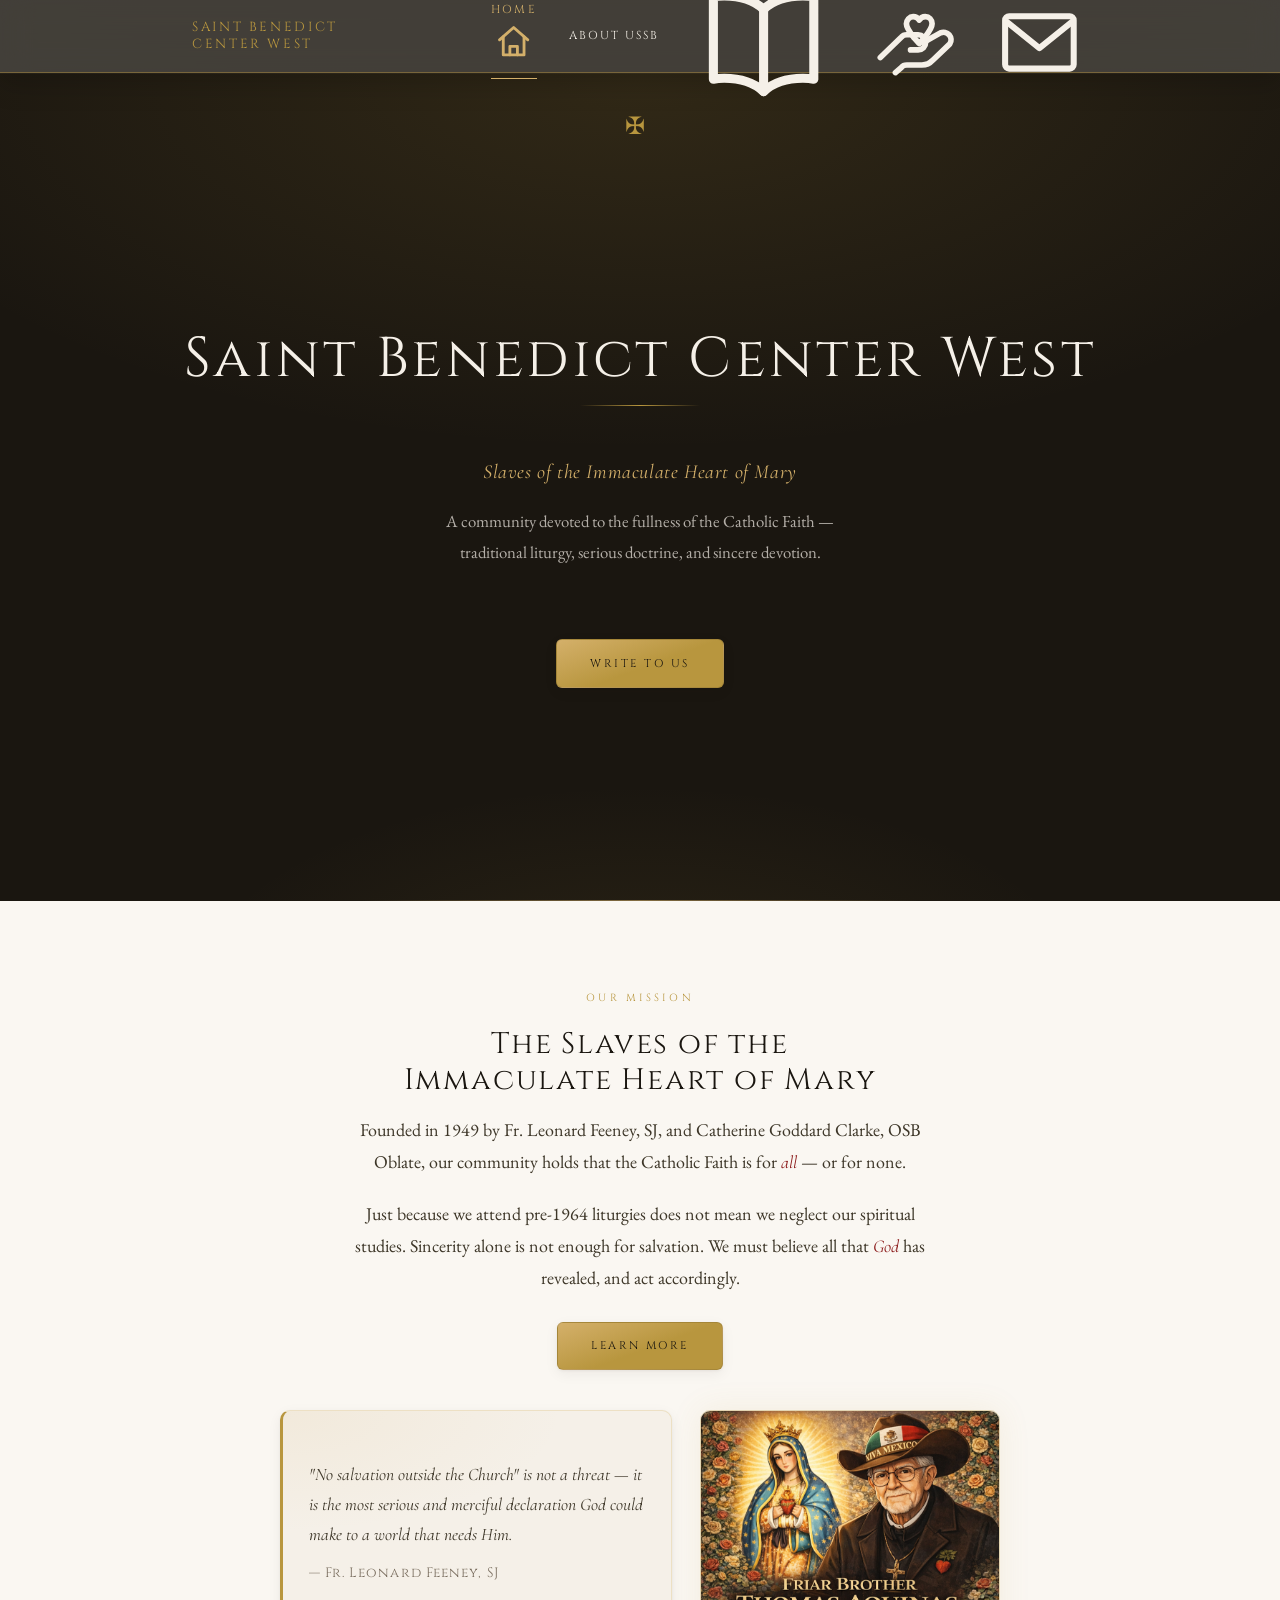
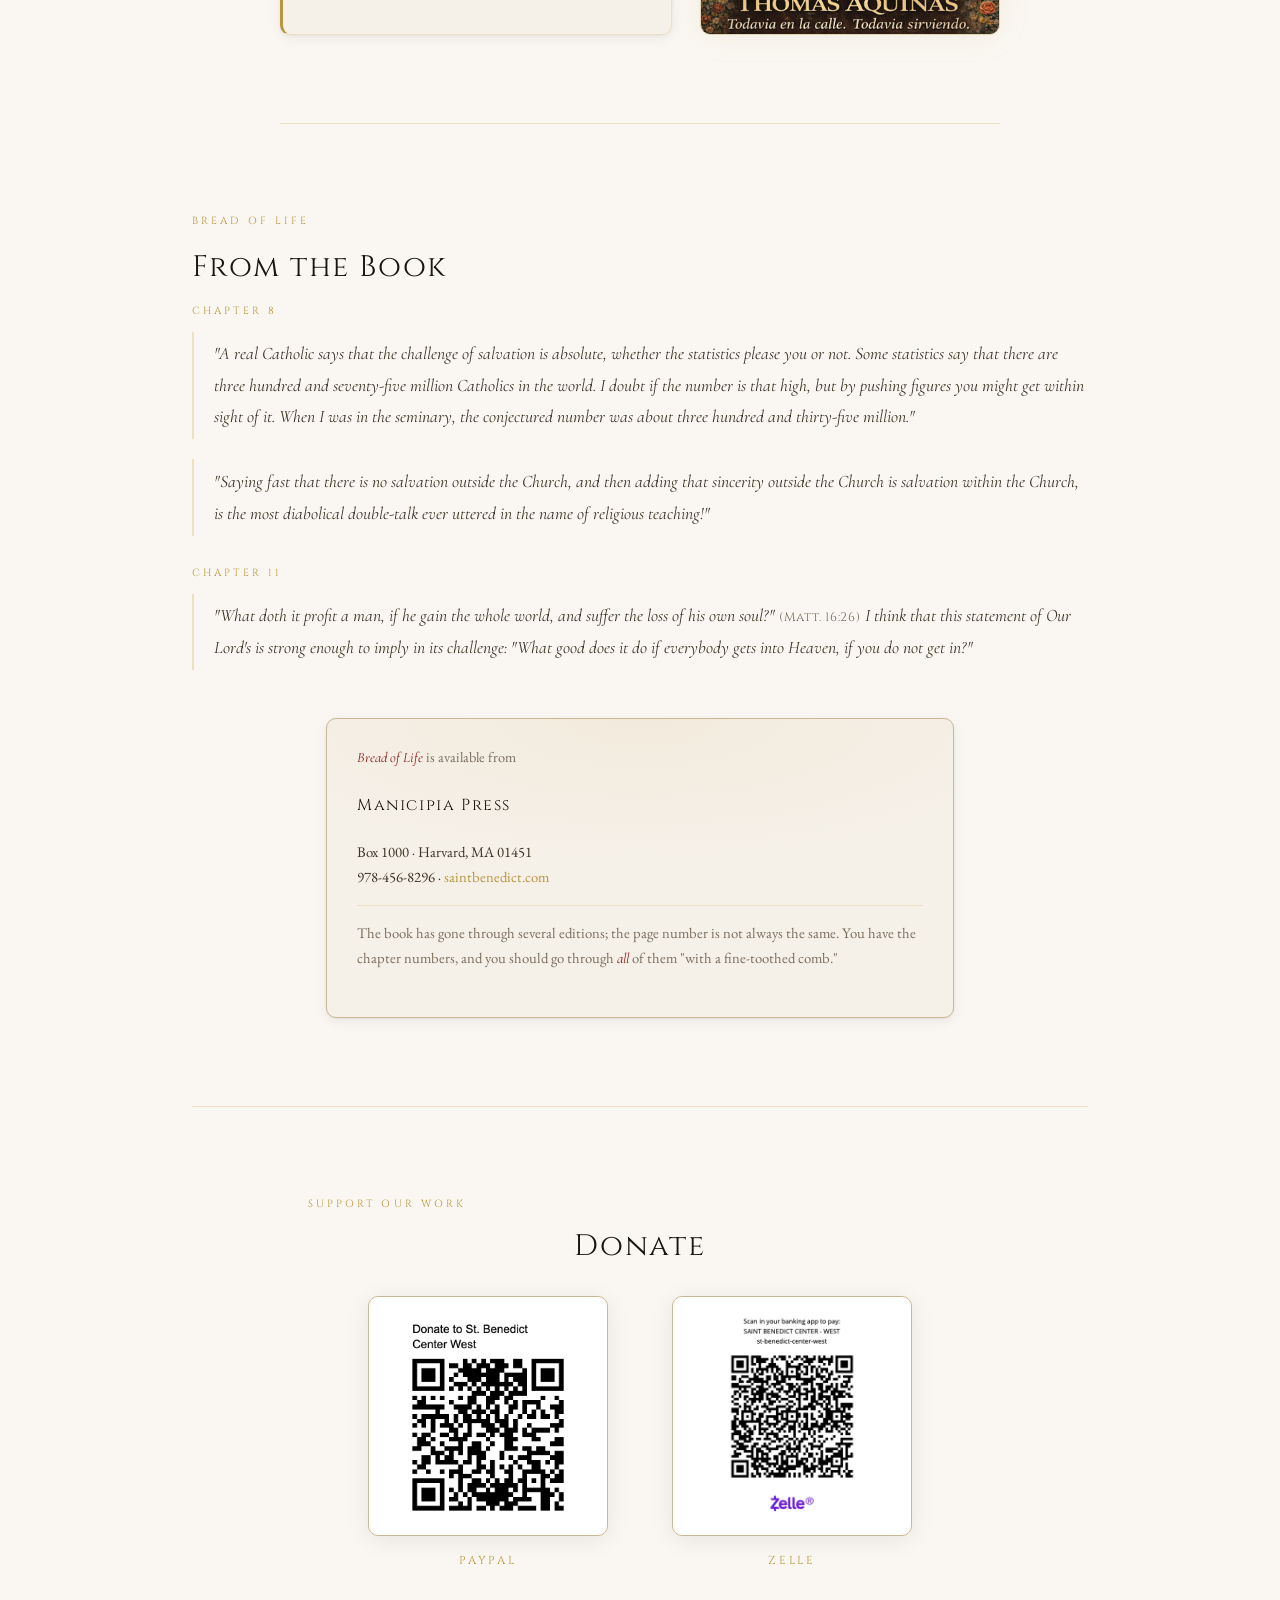
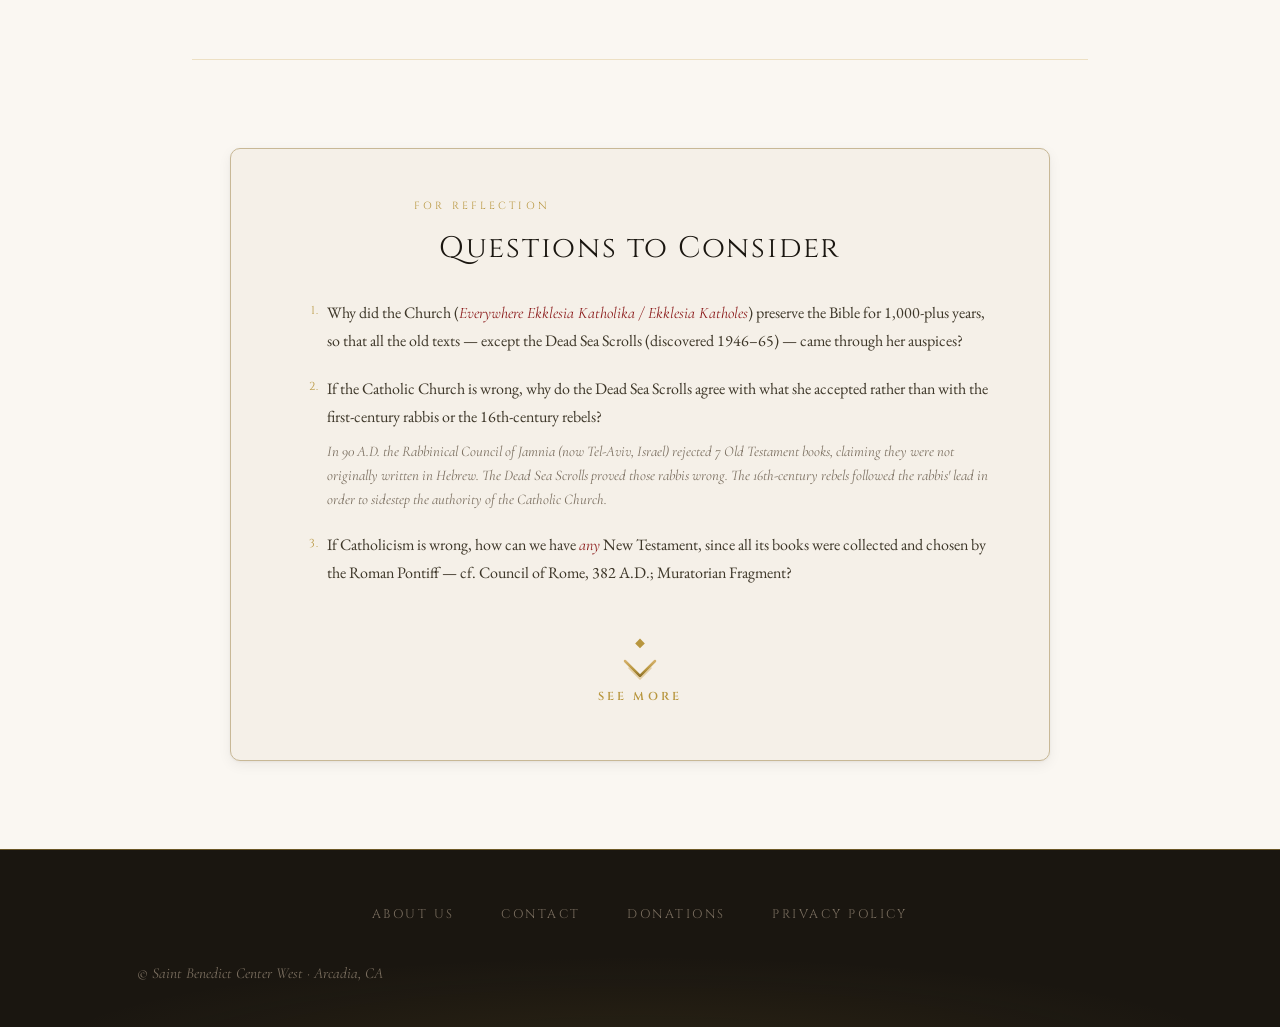
==== commit 224a4447: "Refactor navigation links with icons and labels" ====
--- a/index.html
+++ b/index.html
@@ -403,8 +403,8 @@
 
     /* ── Questions: clamp to first 3 ── */
     .questions-list.clamped li:nth-child(n+4) { display: none; }
-    .questions-list { transition: opacity 0.3s var(--ease); }
-    .questions-list.is-fading { opacity: 0; }
+    .questions-list, #book-avail-note { transition: opacity 0.3s var(--ease); }
+    .questions-list.is-fading, #book-avail-note.is-fading { opacity: 0; }
 
     /* ── See more / unroll toggle ── */
     .see-more-toggle {
@@ -440,6 +440,16 @@
     }
     .see-more-toggle:hover .see-more-text { color: var(--gold-light); }
 
+    /* Book availability "see more": mobile-only. On desktop the note is
+       always visible and the toggle is never shown. */
+    .book-avail-toggle { display: none; }
+    @media (max-width: 640px) {
+      .book-avail-inner { width: 100%; }
+      .book-avail-toggle { display: flex; margin-top: 1.4rem; }
+      .book-avail-toggle .see-more-arrow { width: 36px; height: 40px; }
+      #book-avail-note:not(.is-open) { display: none; }
+    }
+
     /* ── Scroll choreography (index only; hidden state applied by JS) ── */
     .scroll-part--hidden {
       opacity: 0;
@@ -467,11 +477,11 @@
     <nav>
       <a class="nav-brand" href="index.html">Saint Benedict<br>Center West</a>
       <div>
-        <a href="index.html" aria-current="page">Home</a>
-        <a href="about-us.html">About Us</a>
-        <a href="news.html">USEFUL RESOURCES</a>
-        <a href="donations.html">Donations</a>
-        <a href="contact.html">Write to Us</a>
+        <a href="index.html" aria-current="page"><span class="nav-label">Home</span><svg class="nav-icon" viewBox="0 0 24 24" fill="none" stroke="currentColor" stroke-width="1.5" stroke-linecap="round" stroke-linejoin="round" aria-hidden="true"><path d="M4.5 10.5 12 4l7.5 6.5"/><path d="M6.5 9v9.5h11V9"/><path d="M10 18.5v-4.5h4v4.5"/></svg></a>
+        <a href="about-us.html"><span class="nav-label">About Us</span><span class="nav-icon nav-icon--text" aria-hidden="true">SB</span></a>
+        <a href="news.html"><span class="nav-label">USEFUL RESOURCES</span><svg class="nav-icon" viewBox="0 0 24 24" fill="none" stroke="currentColor" stroke-width="1.5" stroke-linecap="round" stroke-linejoin="round" aria-hidden="true"><path d="M12 6.5C10.4 5 8.2 4.3 5.5 4.3c-.7 0-1.3.05-1.8.15v13.6c.5-.1 1.1-.15 1.8-.15 2.7 0 4.9.7 6.5 2.2 1.6-1.5 3.8-2.2 6.5-2.2.7 0 1.3.05 1.8.15V4.45c-.5-.1-1.1-.15-1.8-.15-2.7 0-4.9.7-6.5 2.2Z"/><path d="M12 6.5v13.6"/></svg></a>
+        <a href="donations.html"><span class="nav-label">Donations</span><svg class="nav-icon" viewBox="0 0 24 24" fill="none" stroke="currentColor" stroke-width="1.5" stroke-linecap="round" stroke-linejoin="round" aria-hidden="true"><path d="M12 10.9c-.7-.9-2.1-2.6-2.1-3.8 0-1 .8-1.9 1.8-1.9.8 0 1.3.4 1.6.9.3-.5.9-.9 1.6-.9 1 0 1.8.8 1.8 1.9 0 1.2-1.4 2.9-2.1 3.8l-1.3 1.4Z"/><path d="M11 14h2a2 2 0 1 0 0-4h-3c-.6 0-1.1.2-1.4.6L3 16"/><path d="m7 20 1.6-1.4c.3-.4.8-.6 1.4-.6h4c1.1 0 2.1-.4 2.8-1.2l4.6-4.4a2 2 0 0 0-2.5-2.9L14.5 12"/></svg></a>
+        <a href="contact.html"><span class="nav-label">Write to Us</span><svg class="nav-icon" viewBox="0 0 24 24" fill="none" stroke="currentColor" stroke-width="1.5" stroke-linecap="round" stroke-linejoin="round" aria-hidden="true"><rect x="3.5" y="5.5" width="17" height="13" rx="1"/><path d="m4 7 8 6.4L20 7"/></svg></a>
       </div>
     </nav>
   </header>
@@ -541,7 +551,25 @@
                 978-456-8296 ·
                 <a href="https://www.saintbenedict.com" target="_blank" rel="noopener">saintbenedict.com</a>
               </address>
-              <p class="book-avail-note">The book has gone through several editions; the page number is not always the same. You have the chapter numbers, and you should go through <em>all</em> of them "with a fine-toothed comb."</p>
+              <div id="book-avail-note">
+                <p class="book-avail-note">The book has gone through several editions; the page number is not always the same. You have the chapter numbers, and you should go through <em>all</em> of them "with a fine-toothed comb."</p>
+              </div>
+              <button type="button" class="see-more-toggle book-avail-toggle" aria-expanded="false" aria-controls="book-avail-note" title="Show the note about editions">
+                <svg class="see-more-arrow" viewBox="0 0 48 54" width="48" height="54" fill="none" xmlns="http://www.w3.org/2000/svg" aria-hidden="true">
+                  <defs>
+                    <linearGradient id="arrow-gold-avail" x1="0" y1="0" x2="0" y2="1">
+                      <stop offset="0" stop-color="#d4b06a"/>
+                      <stop offset="0.55" stop-color="#b8963e"/>
+                      <stop offset="1" stop-color="#8f722a"/>
+                    </linearGradient>
+                  </defs>
+                  <line x1="24" y1="2" x2="24" y2="34" stroke="url(#arrow-gold-avail)" stroke-width="1.4"/>
+                  <rect x="20.6" y="9" width="6.8" height="6.8" transform="rotate(45 24 12.4)" fill="#b8963e"/>
+                  <path d="M9 30 L24 45 L39 30" stroke="url(#arrow-gold-avail)" stroke-width="2.5" fill="none" stroke-linecap="round" stroke-linejoin="round"/>
+                  <path d="M13 37 L24 48 L35 37" stroke="#d4b06a" stroke-width="1.6" fill="none" stroke-linecap="round" stroke-linejoin="round" opacity="0.55"/>
+                </svg>
+                <span class="see-more-text">See more</span>
+              </button>
             </div>
           </div>
     </section>
@@ -635,6 +663,27 @@
         else { qlist.classList.add('is-fading'); setTimeout(swap, 300); }
         label.textContent = expanding ? 'See less' : 'See more';
         toggle.title = expanding ? 'Collapse the list' : 'Show the remaining questions';
+      });
+    }
+
+    /* ── Book availability note toggle (mobile-only; same look & fade) ── */
+    var availToggle = document.querySelector('.book-avail-toggle');
+    var availNote   = document.getElementById('book-avail-note');
+    if (availToggle && availNote) {
+      var availLabel = availToggle.querySelector('.see-more-text');
+      availToggle.addEventListener('click', function () {
+        var expanding = !availNote.classList.contains('is-open');
+        availToggle.setAttribute('aria-expanded', String(expanding));
+        var swap = function () {
+          availNote.classList.toggle('is-open', expanding);
+          /* force reflow so the opacity transition restarts cleanly */
+          void availNote.offsetWidth;
+          availNote.classList.remove('is-fading');
+        };
+        if (reduced) { swap(); }
+        else { availNote.classList.add('is-fading'); setTimeout(swap, 300); }
+        availLabel.textContent = expanding ? 'See less' : 'See more';
+        availToggle.title = expanding ? 'Hide the note about editions' : 'Show the note about editions';
       });
     }
 
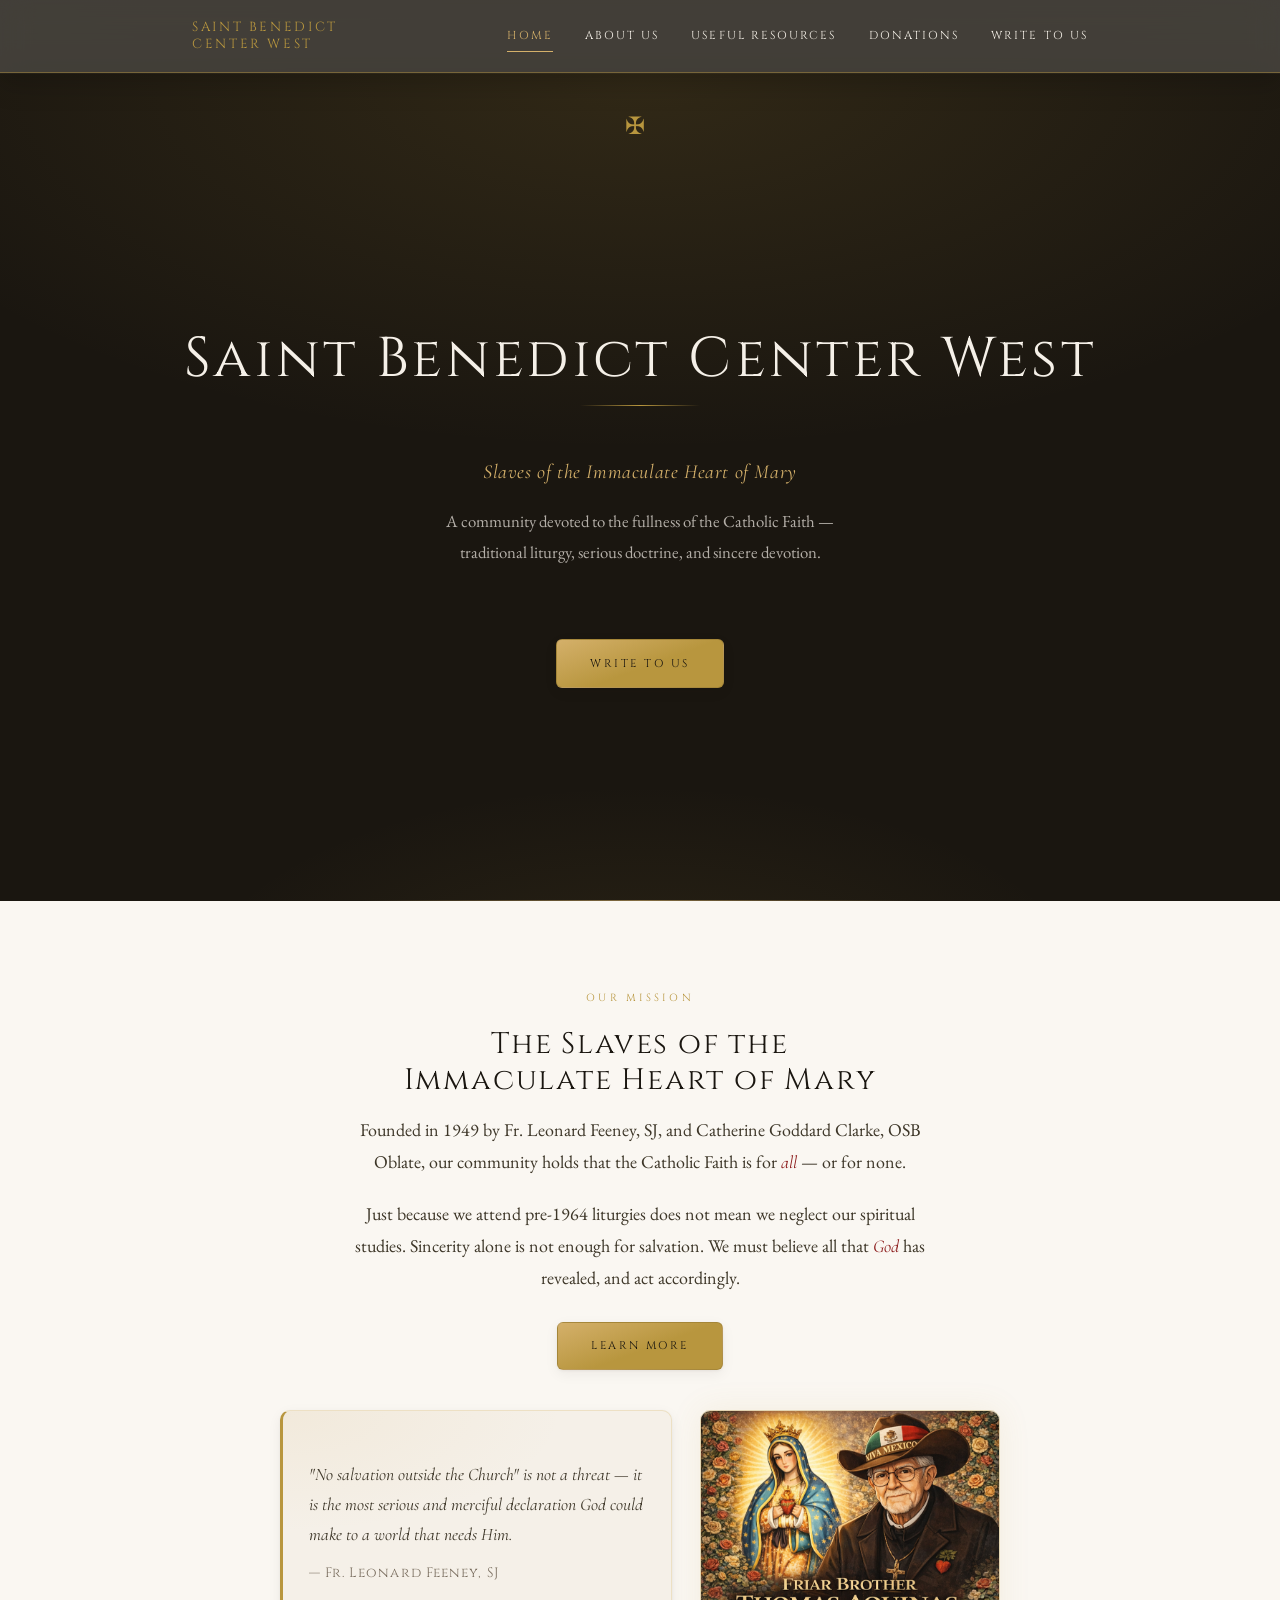
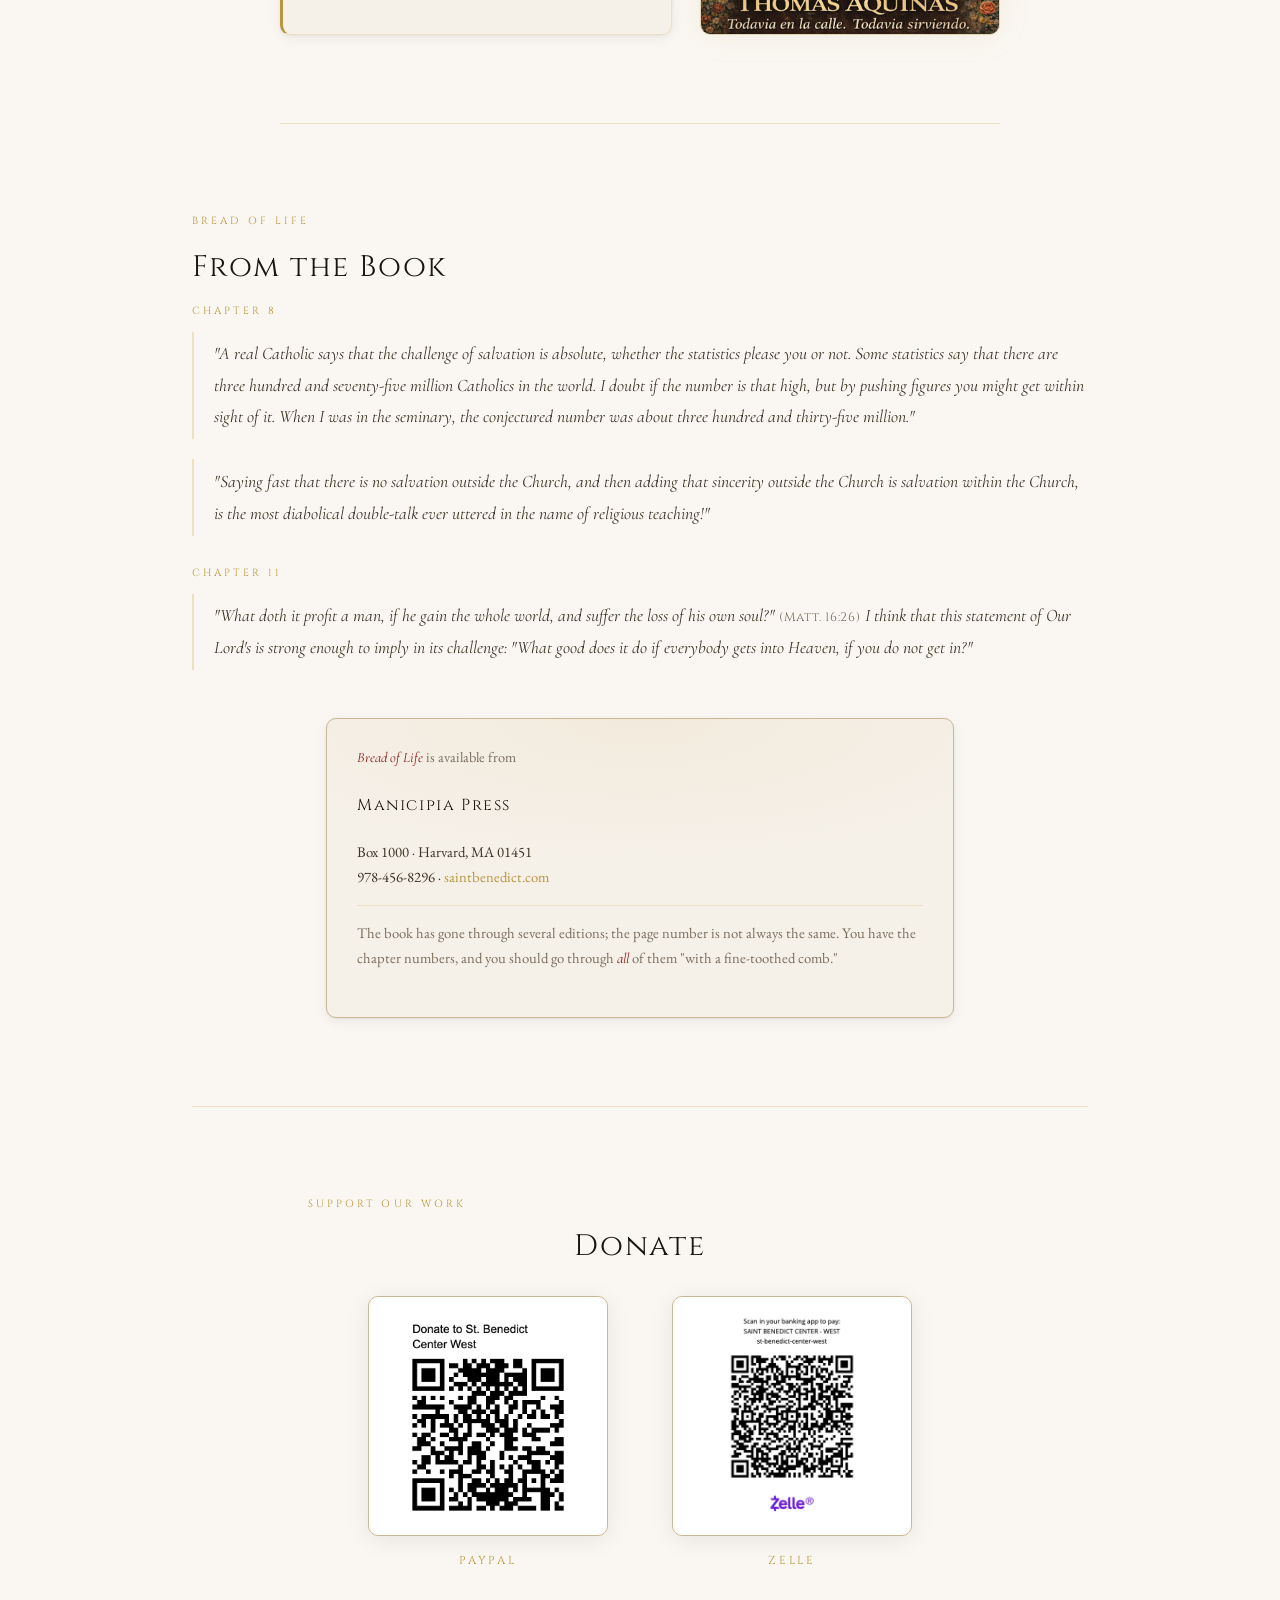
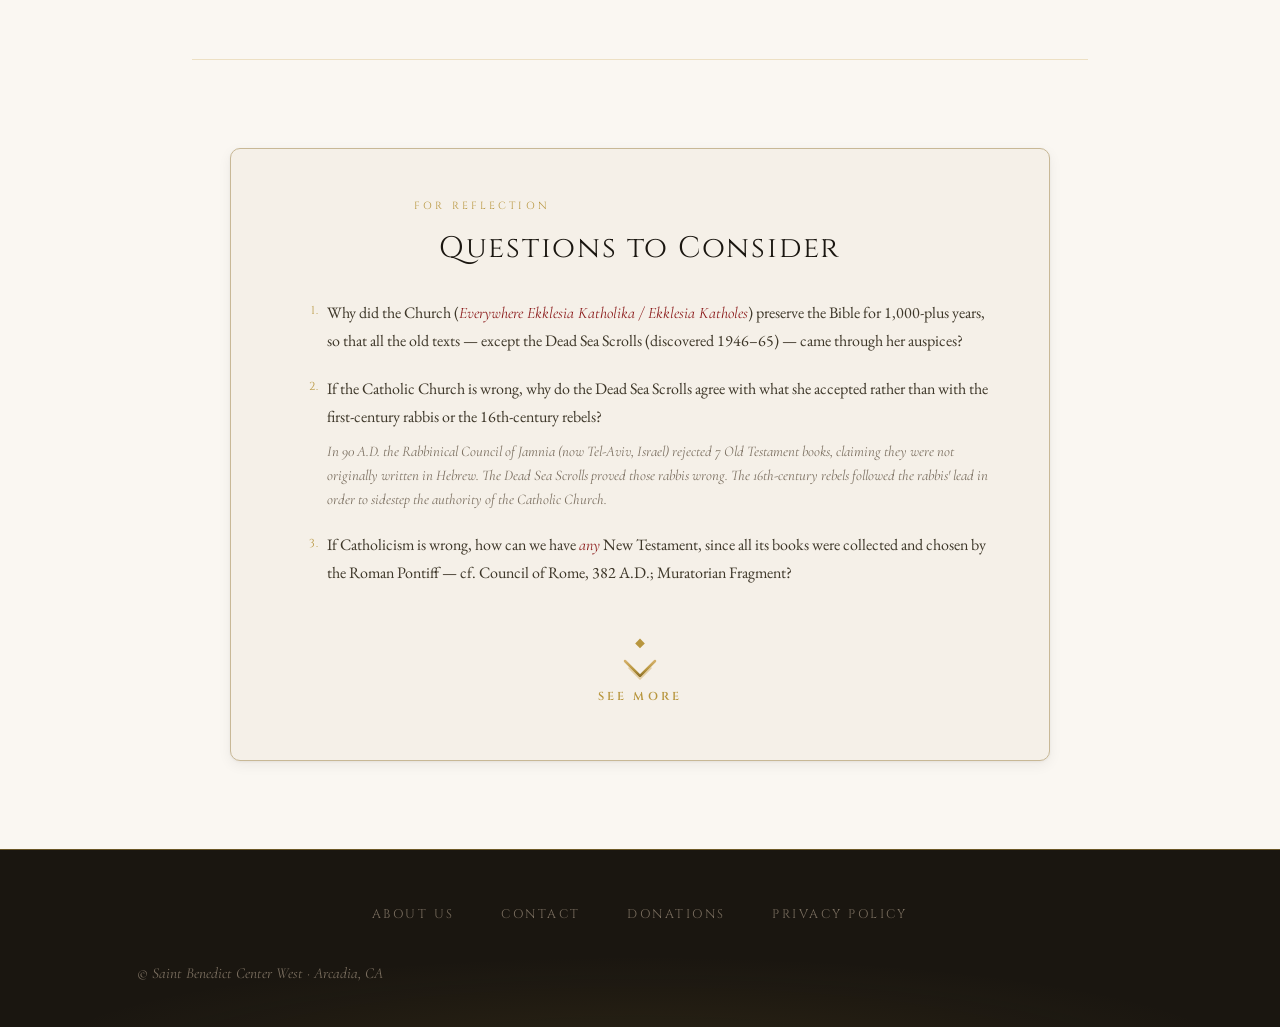
==== commit f3923ef3: "Debugged arrow button" ====
--- a/index.html
+++ b/index.html
@@ -612,7 +612,7 @@
           <li>Which came first — Church or Bible? <span class="question-note">The Children of Israel existed before Moses wrote the first 5 Old Testament books. The Catholic Church existed 10 years before Matthew wrote the first line of the New Testament.</span></li>
         </ol>
 
-        <button type="button" class="see-more-toggle" aria-expanded="false" aria-controls="questions-list" title="Show the remaining questions">
+        <button type="button" id="questions-toggle" class="see-more-toggle" aria-expanded="false" aria-controls="questions-list" title="Show the remaining questions">
           <svg class="see-more-arrow" viewBox="0 0 48 54" width="48" height="54" fill="none" xmlns="http://www.w3.org/2000/svg" aria-hidden="true">
             <defs>
               <linearGradient id="arrow-gold" x1="0" y1="0" x2="0" y2="1">
@@ -648,7 +648,7 @@
     var reduced = window.matchMedia('(prefers-reduced-motion: reduce)').matches;
 
     /* ── See more / unroll toggle ── */
-    var toggle = document.querySelector('.see-more-toggle');
+    var toggle = document.getElementById('questions-toggle');
     var qlist  = document.getElementById('questions-list');
     if (toggle && qlist) {
       var label = toggle.querySelector('.see-more-text');
--- a/style.css
+++ b/style.css
@@ -432,20 +432,49 @@
   .page-hero { padding: 3.5rem 1.5rem 3rem; }
 }
 
+/* ── Mobile nav icons (hidden on desktop) ── */
+.nav-icon { display: none; }
+
 @media (max-width: 640px) {
+  /* Single-row bar: brand on the left, icons on the right */
   nav {
-    flex-direction: column;
-    justify-content: center;
+    height: var(--nav-height);
+    padding: 0 1.25rem;
+    gap: 1rem;
+  }
+  .nav-brand {
+    font-size: 0.72rem;
+    letter-spacing: 0.16em;
+    flex-shrink: 0;
+  }
+  nav > div {
+    gap: 1.05rem;
+    flex-wrap: nowrap;
+  }
+  /* Swap text labels for minimal line icons */
+  nav > div a { padding: 0.35rem 0.15rem; }
+  nav > div a .nav-label { display: none; }
+  nav > div a .nav-icon {
+    display: block;
+    width: 21px;
+    height: 21px;
+  }
+  /* Typographic "SB" icon inherits Cinzel + link colors */
+  nav > div a .nav-icon--text {
+    width: auto;
     height: auto;
-    padding: 1.1rem 1.25rem 1rem;
-    gap: 0.85rem;
-  }
-  nav > div {
-    gap: 1.4rem;
-    flex-wrap: wrap;
-    justify-content: center;
-  }
-  nav > div a { font-size: 0.68rem; letter-spacing: 0.12em; } /* +10% (was 0.62rem) */
+    font-family: var(--font-display);
+    font-size: 0.78rem;
+    font-weight: 600;
+    letter-spacing: 0.1em;
+  }
+  /* Underglow accent instead of the 1px underline at icon size */
+  nav > div a::after {
+    height: 2px;
+    background: linear-gradient(90deg, transparent, var(--gold-light), transparent);
+    left: 10%;
+    right: 10%;
+  }
   .form-name-email { flex-direction: column; align-items: center; }
   .contact-section { padding: 2.5rem 1.25rem !important; }
   header { position: sticky; }
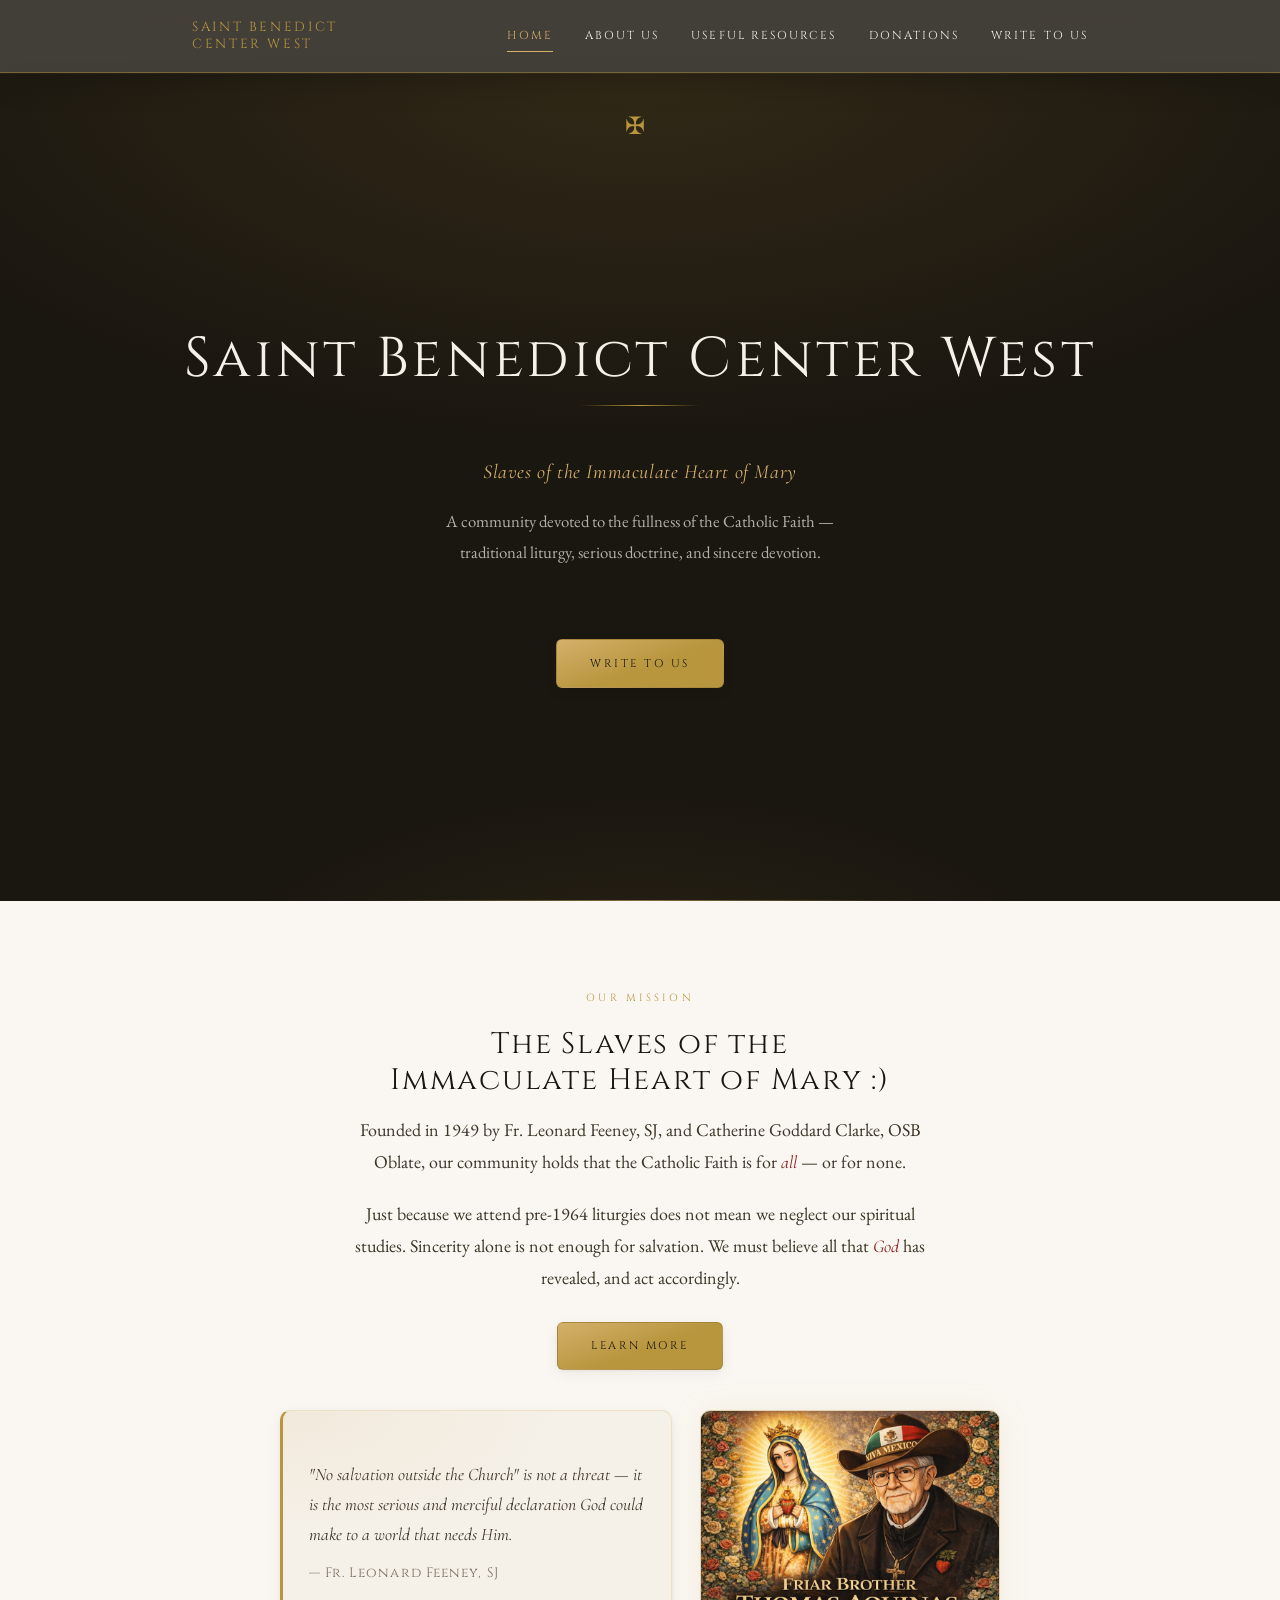
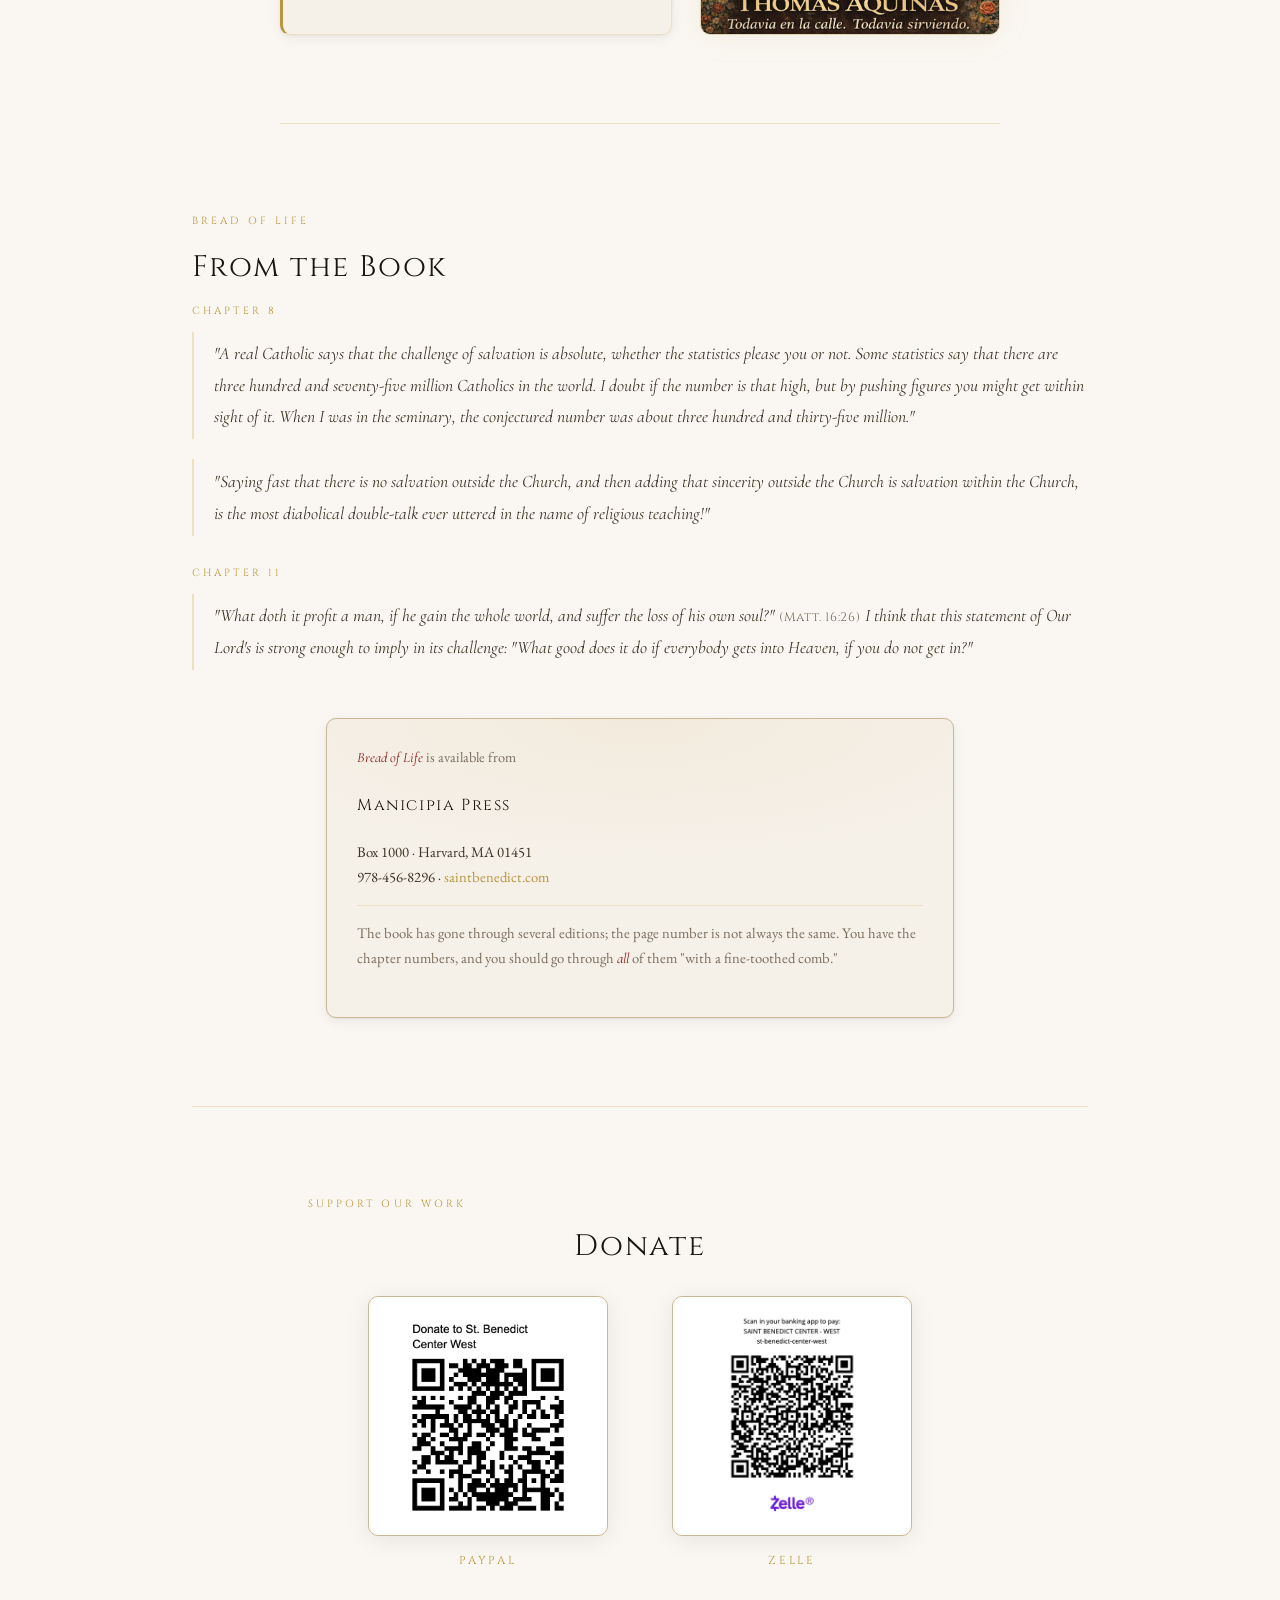
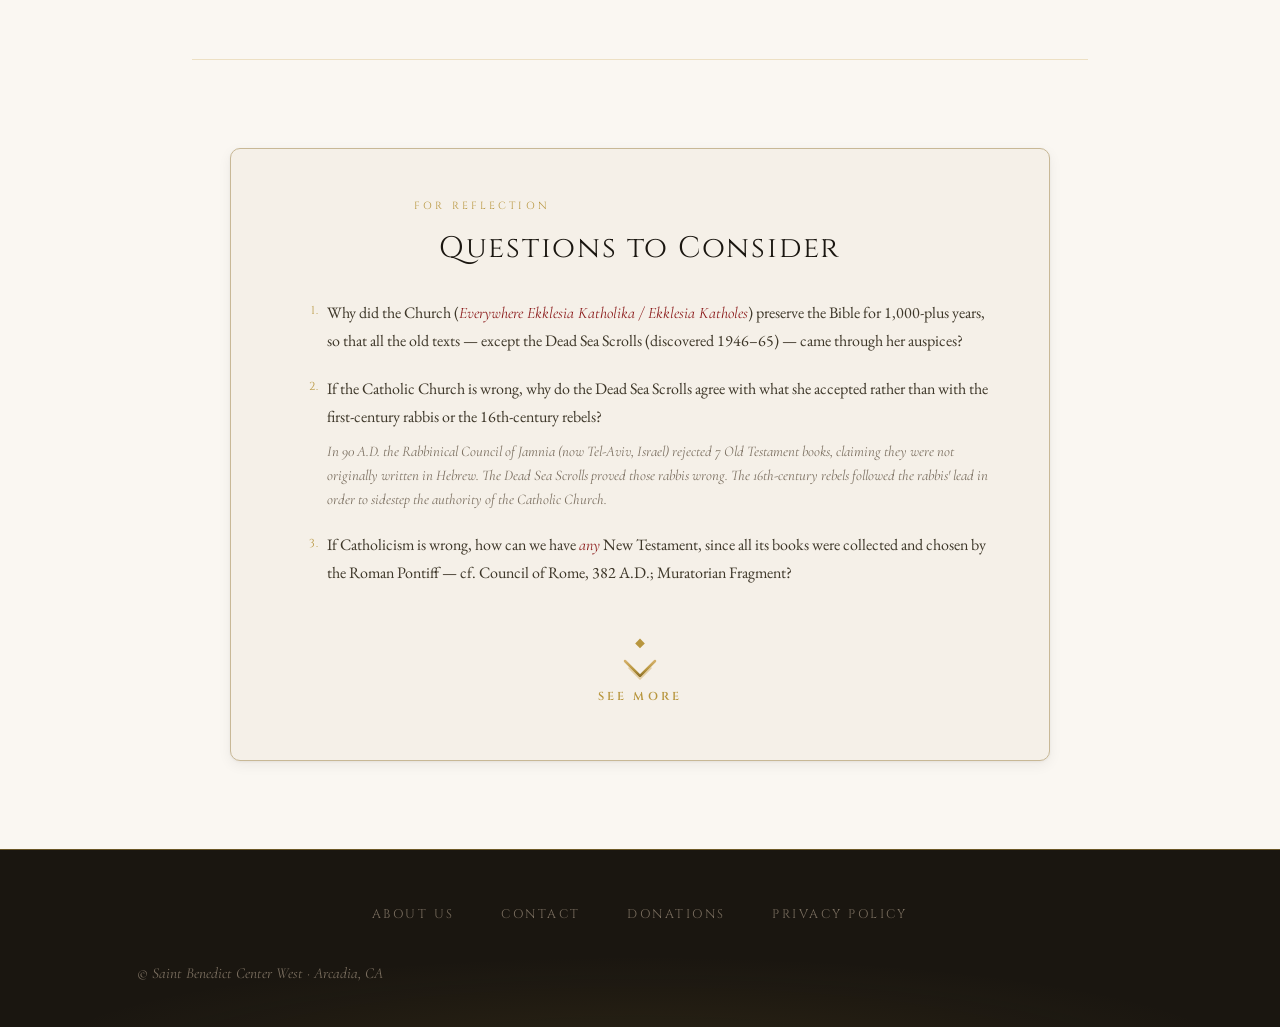
==== commit 84f5f937: "CMS: Updated index.html" ====
--- a/index.html
+++ b/index.html
@@ -501,7 +501,7 @@
         <!-- Mission -->
         <div class="slaves-inner">
           <p class="section-label">Our Mission</p>
-          <h2>The Slaves of the Immaculate Heart of Mary</h2>
+          <h2>The Slaves of the Immaculate Heart of Mary :)</h2>
           <p>Founded in 1949 by Fr. Leonard Feeney, SJ, and Catherine Goddard Clarke, OSB Oblate, our community holds that the Catholic Faith is for <em>all</em> — or for none.</p>
           <p>Just because we attend pre-1964 liturgies does not mean we neglect our spiritual studies. Sincerity alone is not enough for salvation. We must believe all that <em>God</em> has revealed, and act accordingly.</p>
           <a href="about-us.html" class="cta" style="margin-top:0.5rem; display:inline-block;">Learn More</a>
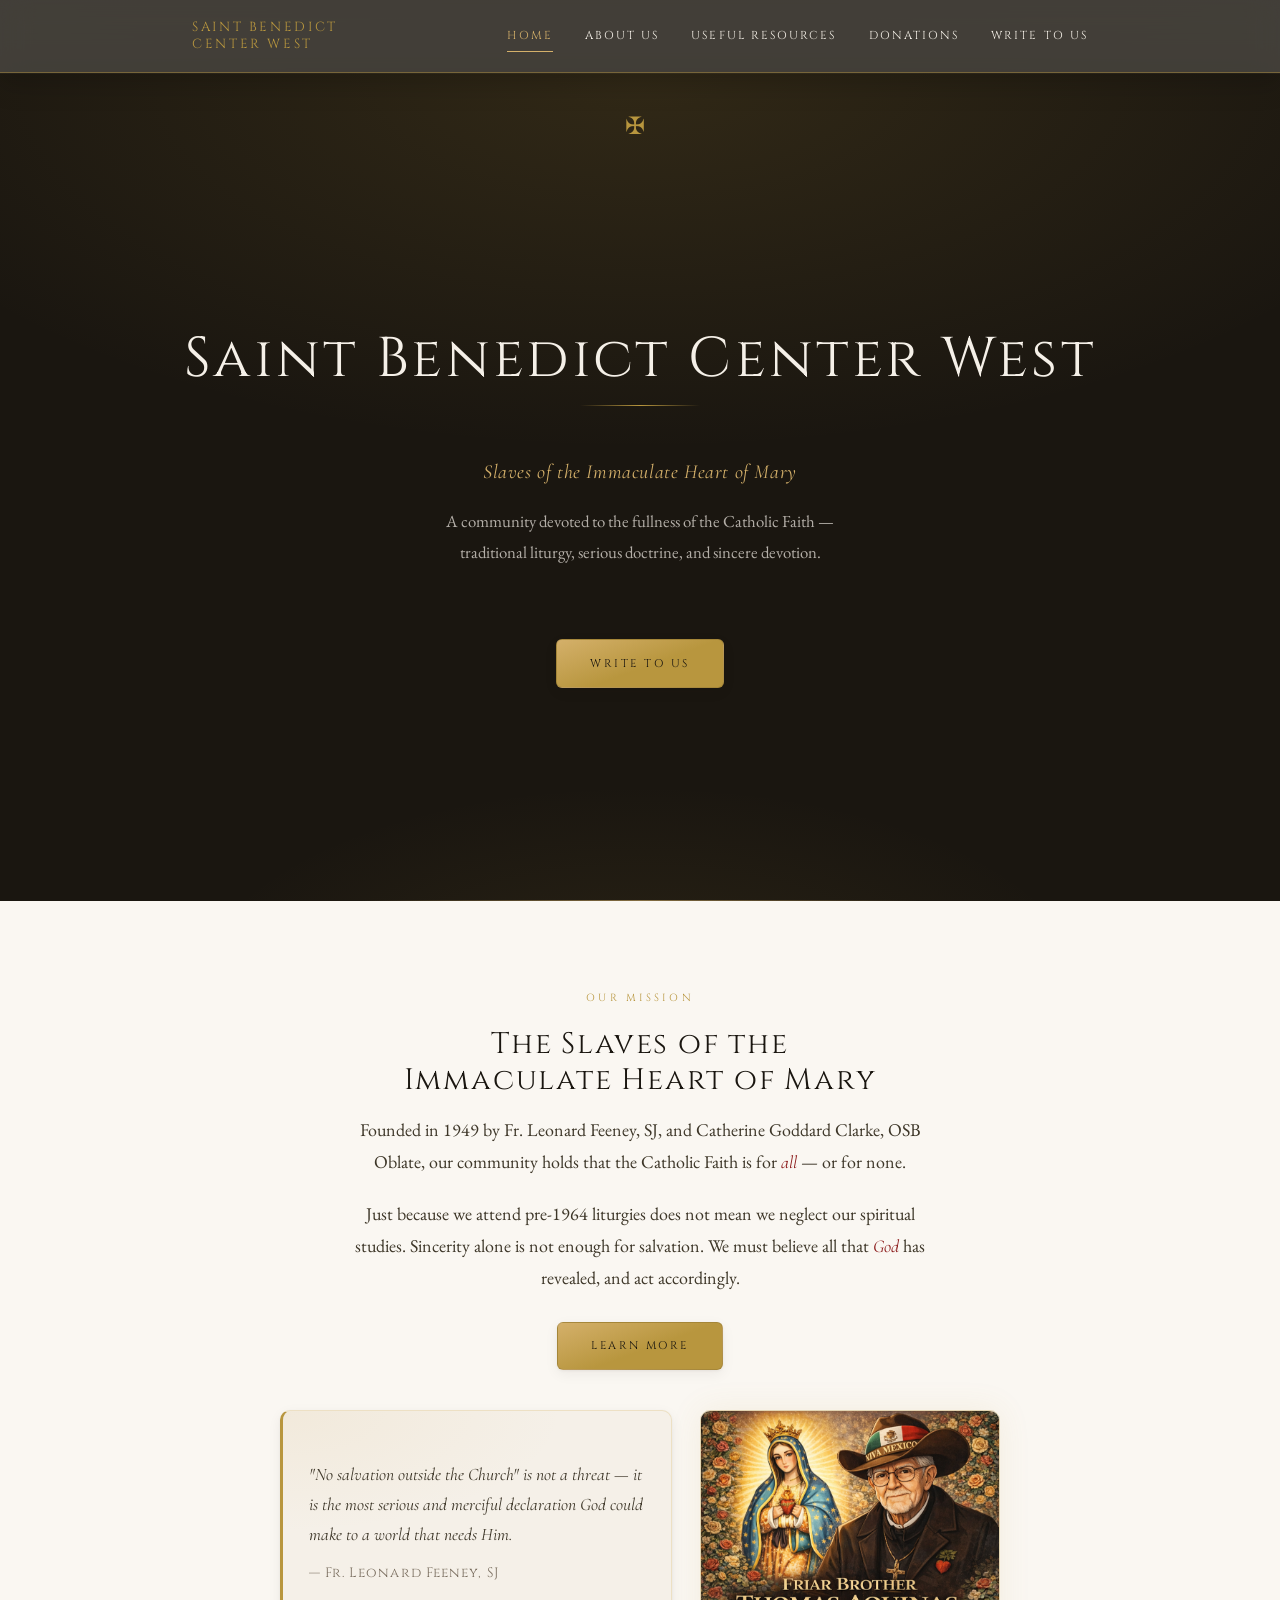
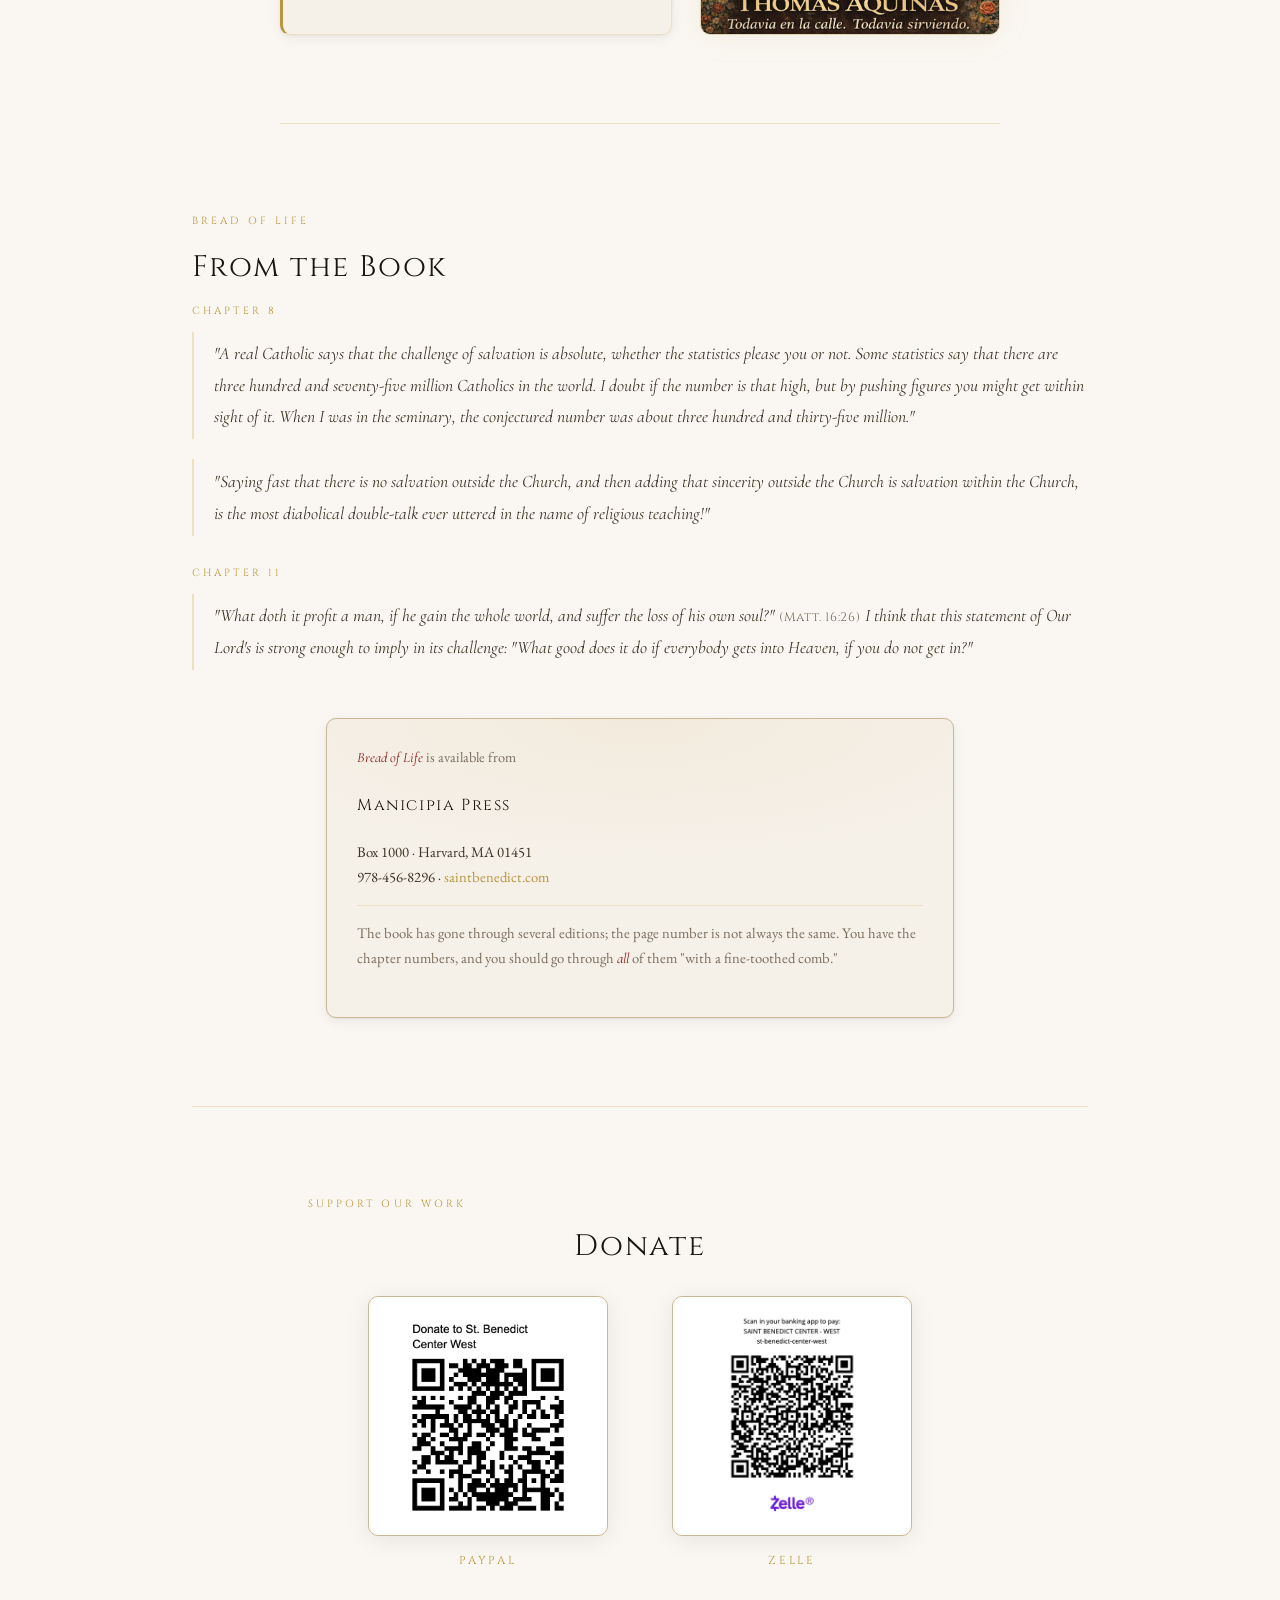
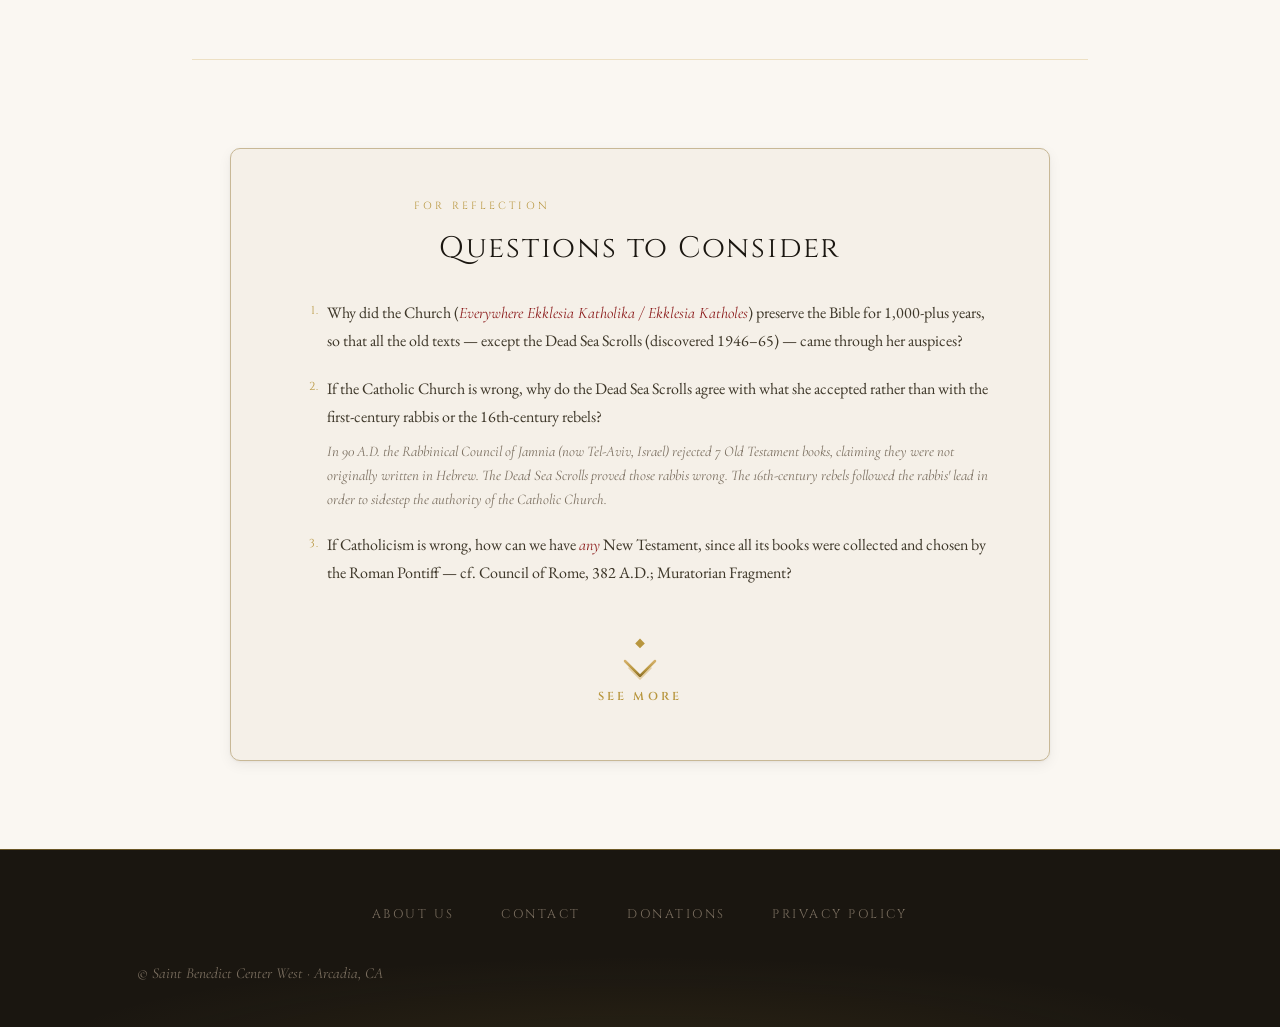
==== commit 2d040e42: "CMS: Updated index.html" ====
--- a/index.html
+++ b/index.html
@@ -501,7 +501,7 @@
         <!-- Mission -->
         <div class="slaves-inner">
           <p class="section-label">Our Mission</p>
-          <h2>The Slaves of the Immaculate Heart of Mary :)</h2>
+          <h2>The Slaves of the Immaculate Heart of Mary</h2>
           <p>Founded in 1949 by Fr. Leonard Feeney, SJ, and Catherine Goddard Clarke, OSB Oblate, our community holds that the Catholic Faith is for <em>all</em> — or for none.</p>
           <p>Just because we attend pre-1964 liturgies does not mean we neglect our spiritual studies. Sincerity alone is not enough for salvation. We must believe all that <em>God</em> has revealed, and act accordingly.</p>
           <a href="about-us.html" class="cta" style="margin-top:0.5rem; display:inline-block;">Learn More</a>
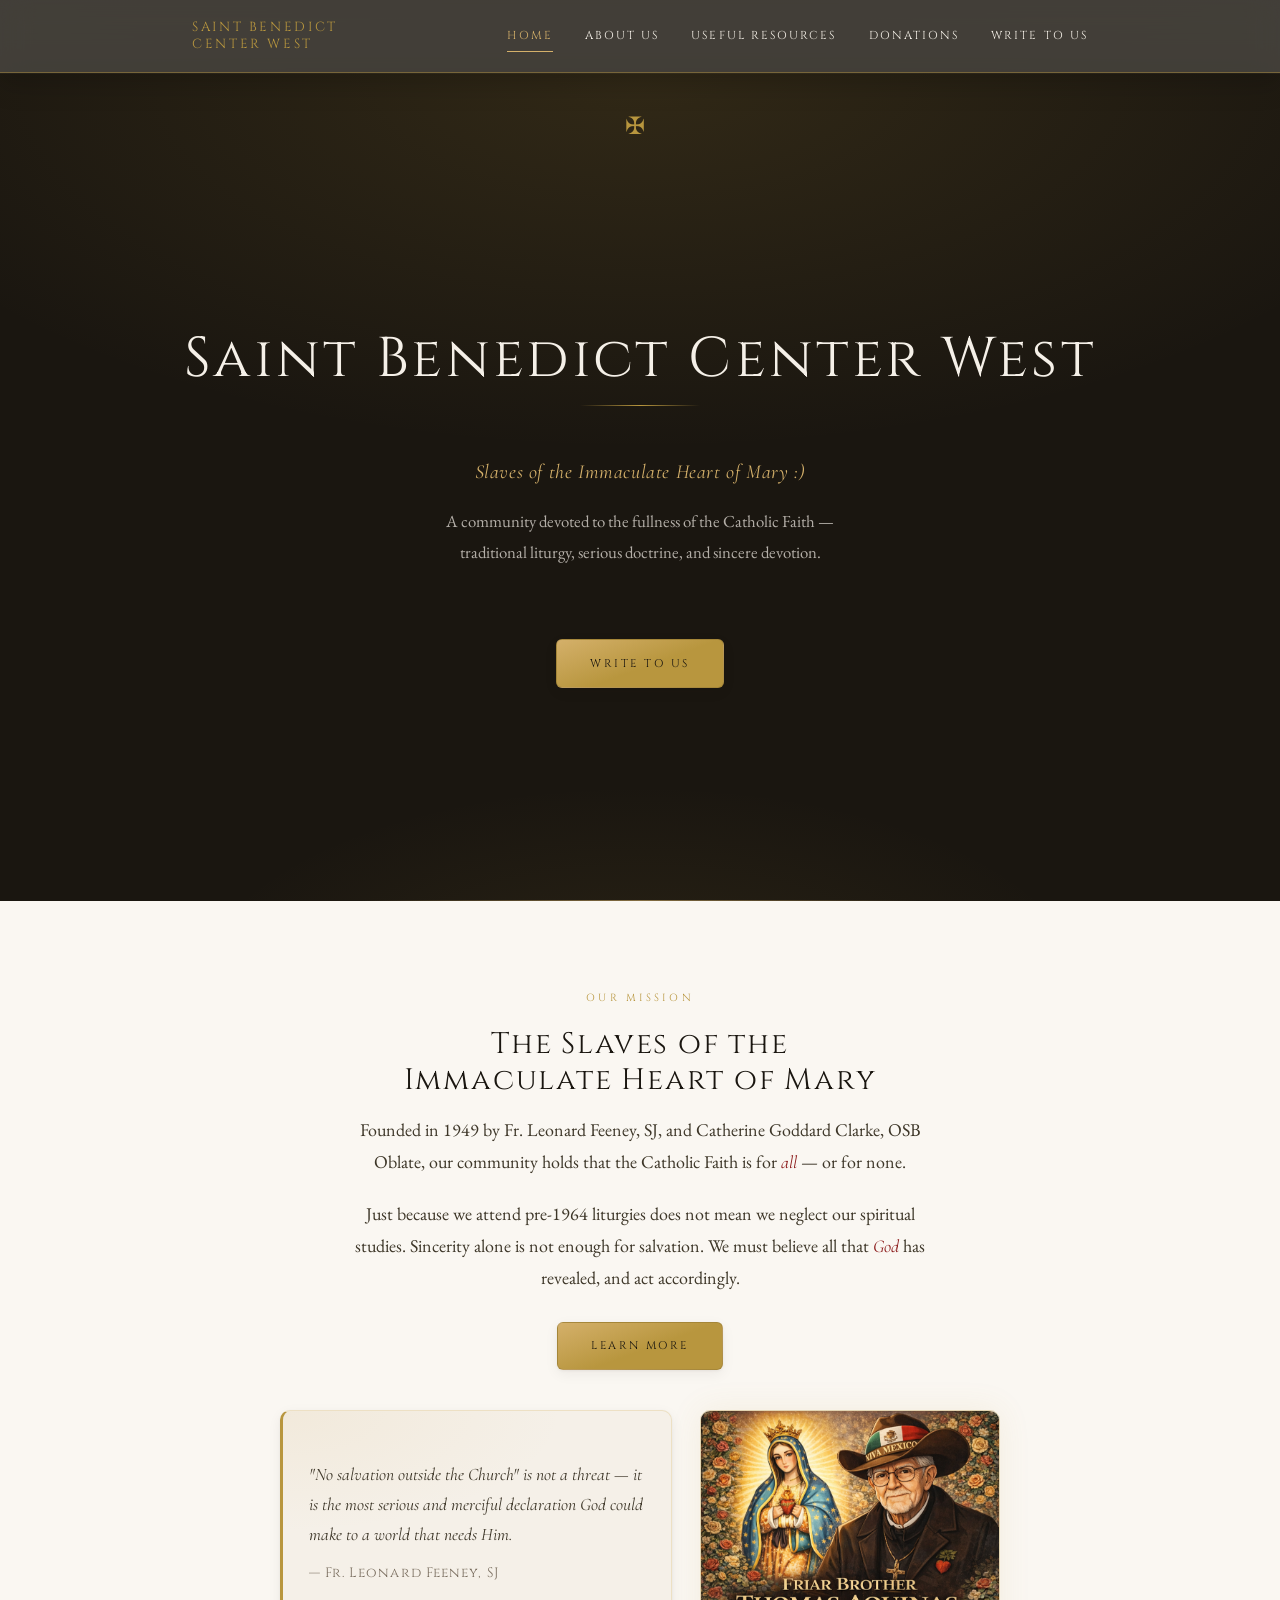
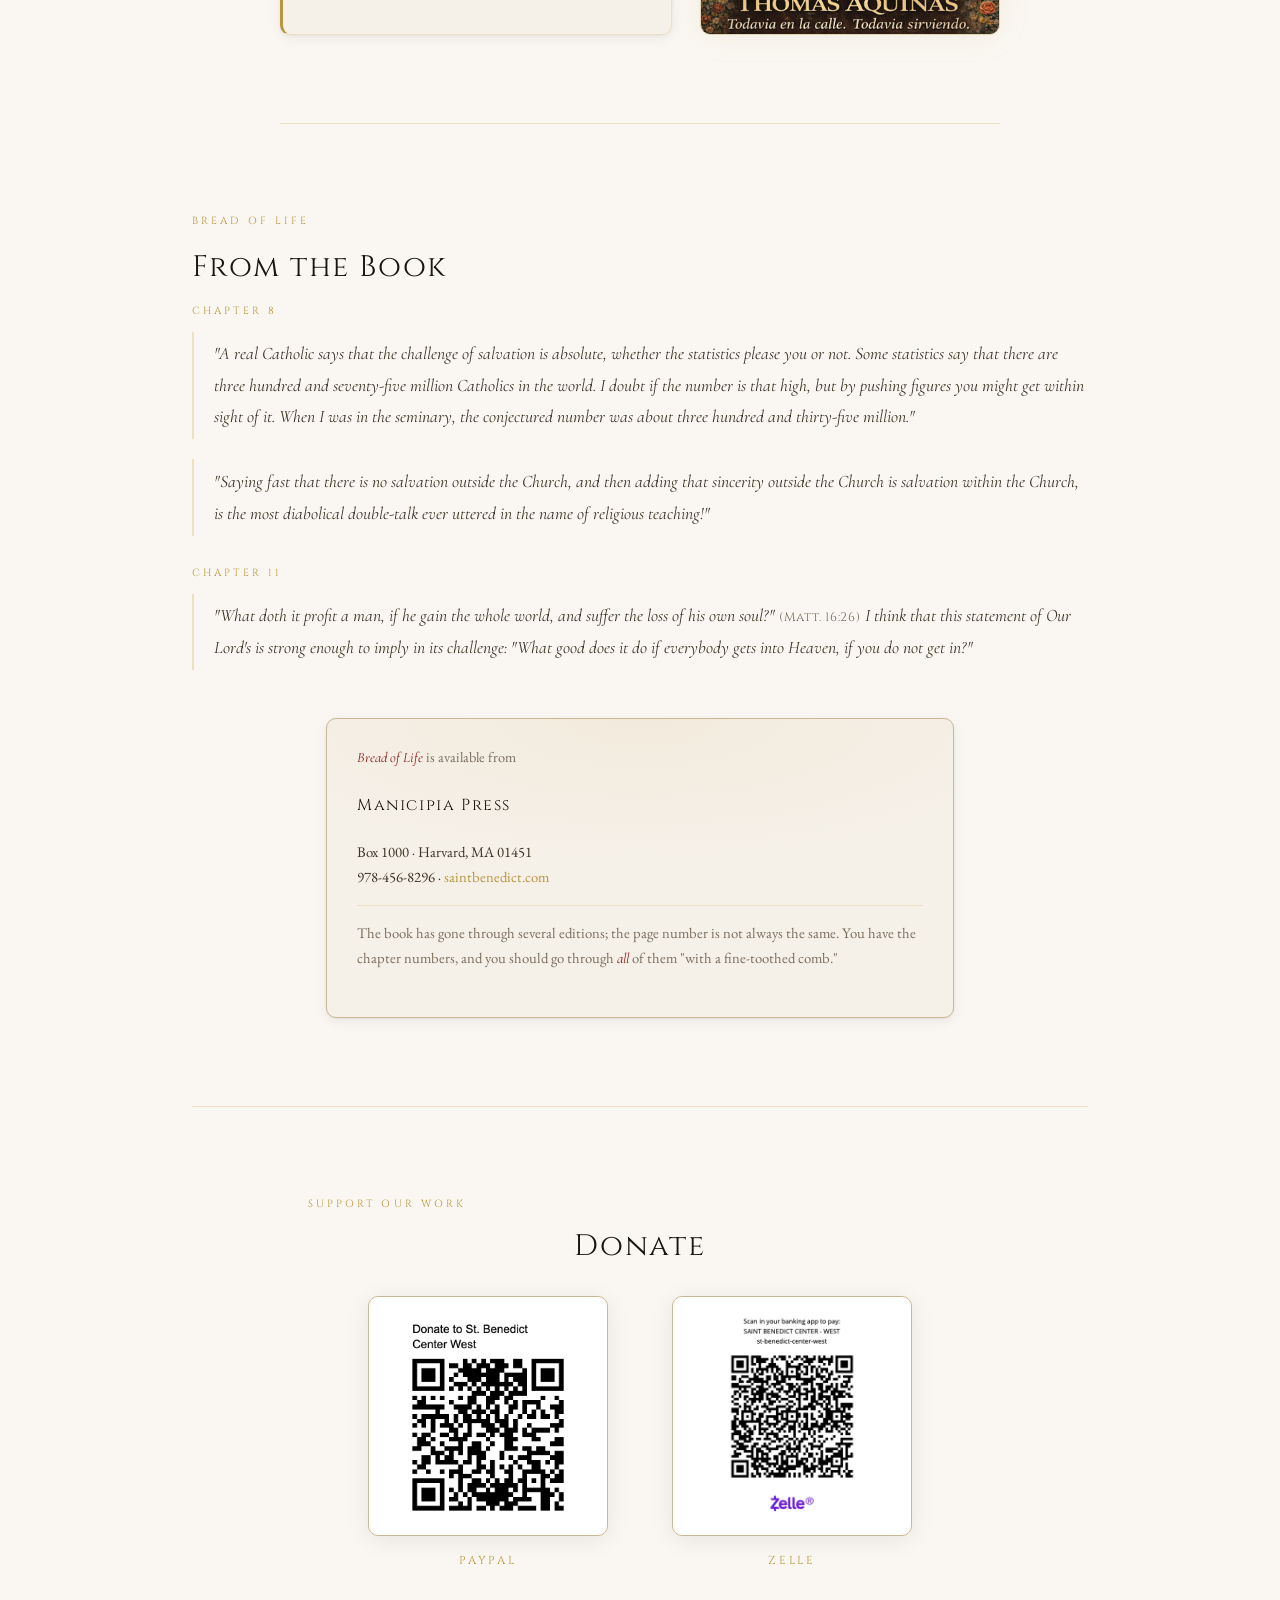
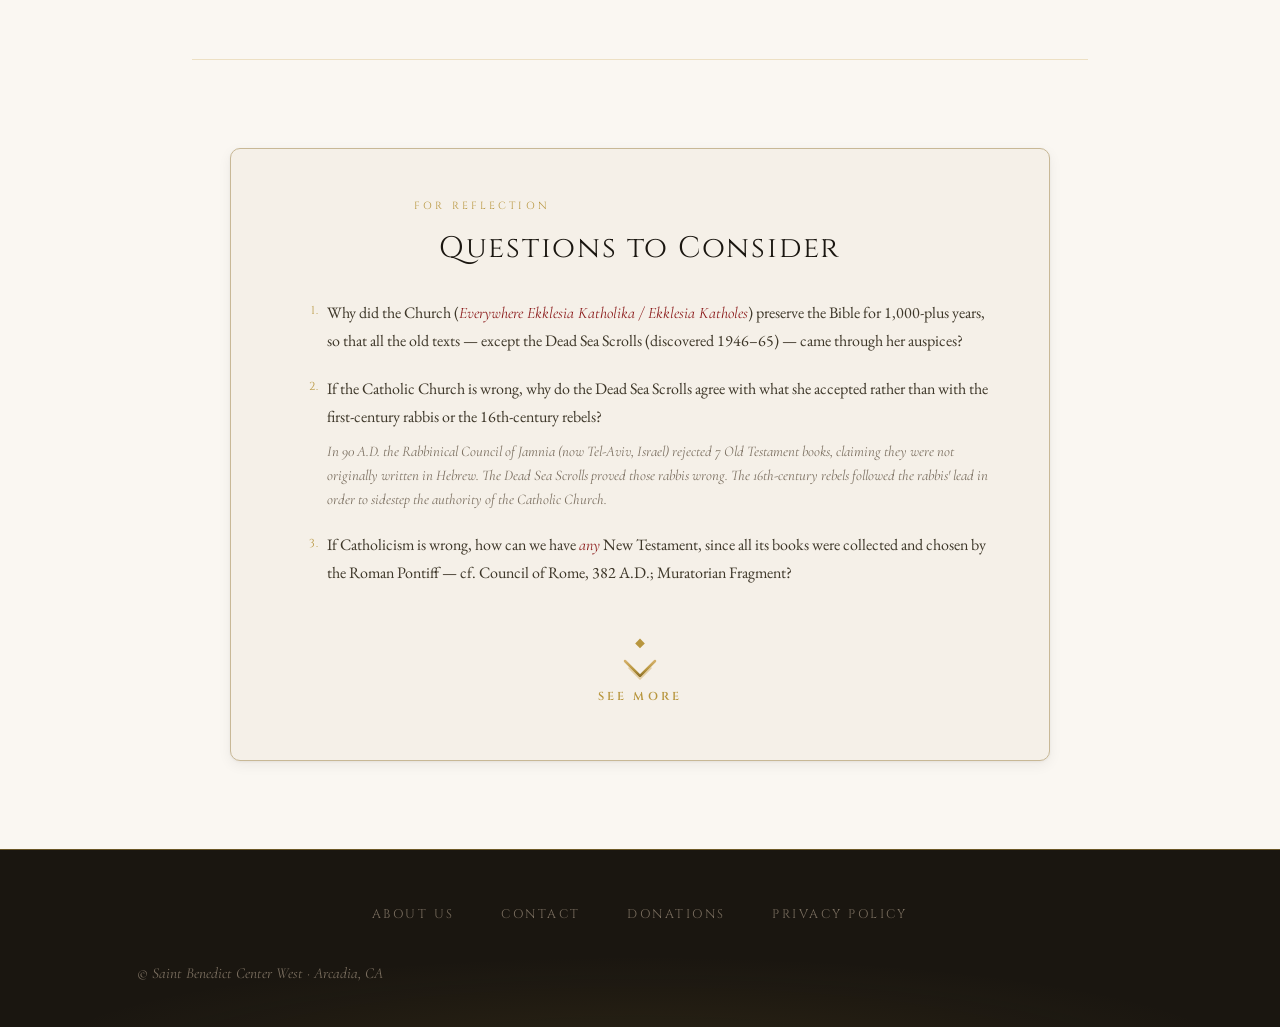
==== commit f17ac8f0: "CMS: Updated index.html" ====
--- a/index.html
+++ b/index.html
@@ -490,7 +490,7 @@
     <h1>Saint Benedict Center West</h1>
     <div class="hero-rule"></div>
     <div class="hero-body">
-      <p class="hero-subtitle">Slaves of the Immaculate Heart of Mary</p>
+      <p class="hero-subtitle">Slaves of the Immaculate Heart of Mary :)</p>
       <p>A community devoted to the fullness of the Catholic Faith — traditional liturgy, serious doctrine, and sincere devotion.</p>
     </div>
     <a href="contact.html" class="cta">Write to Us</a>
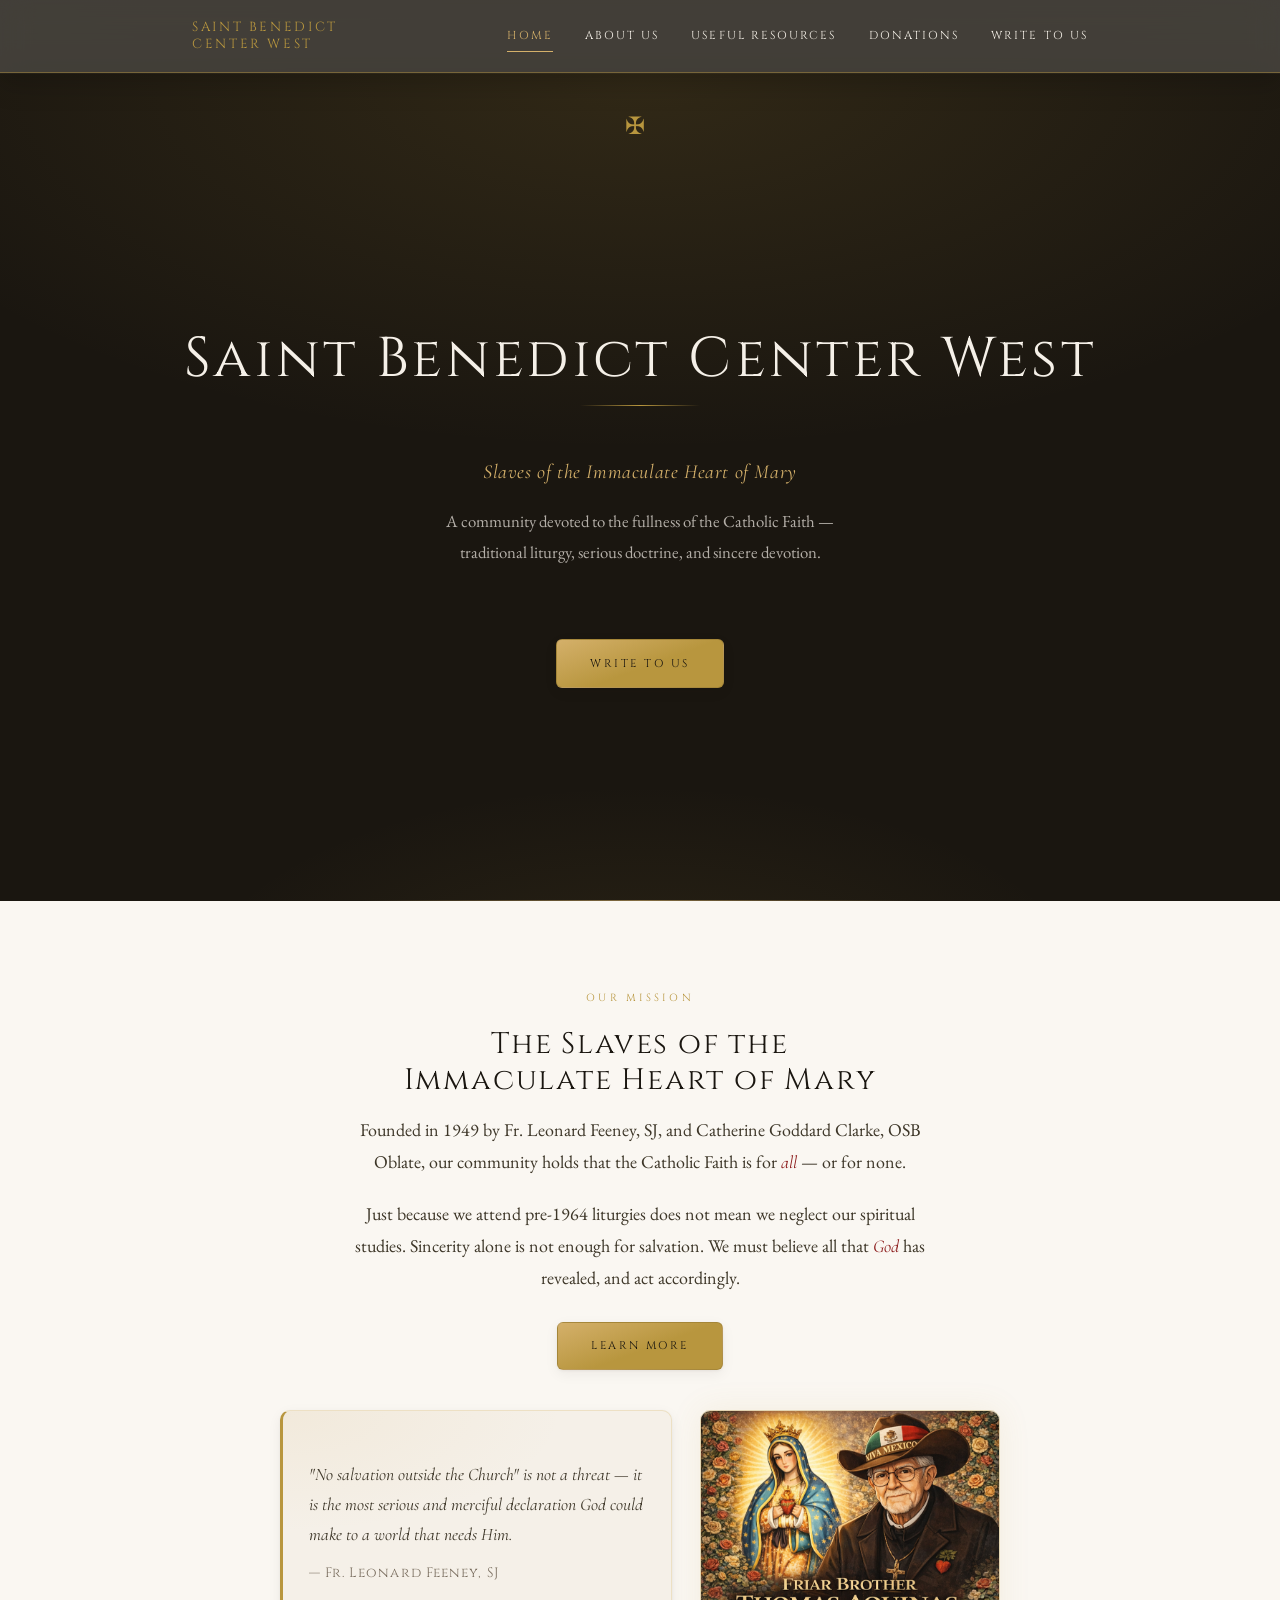
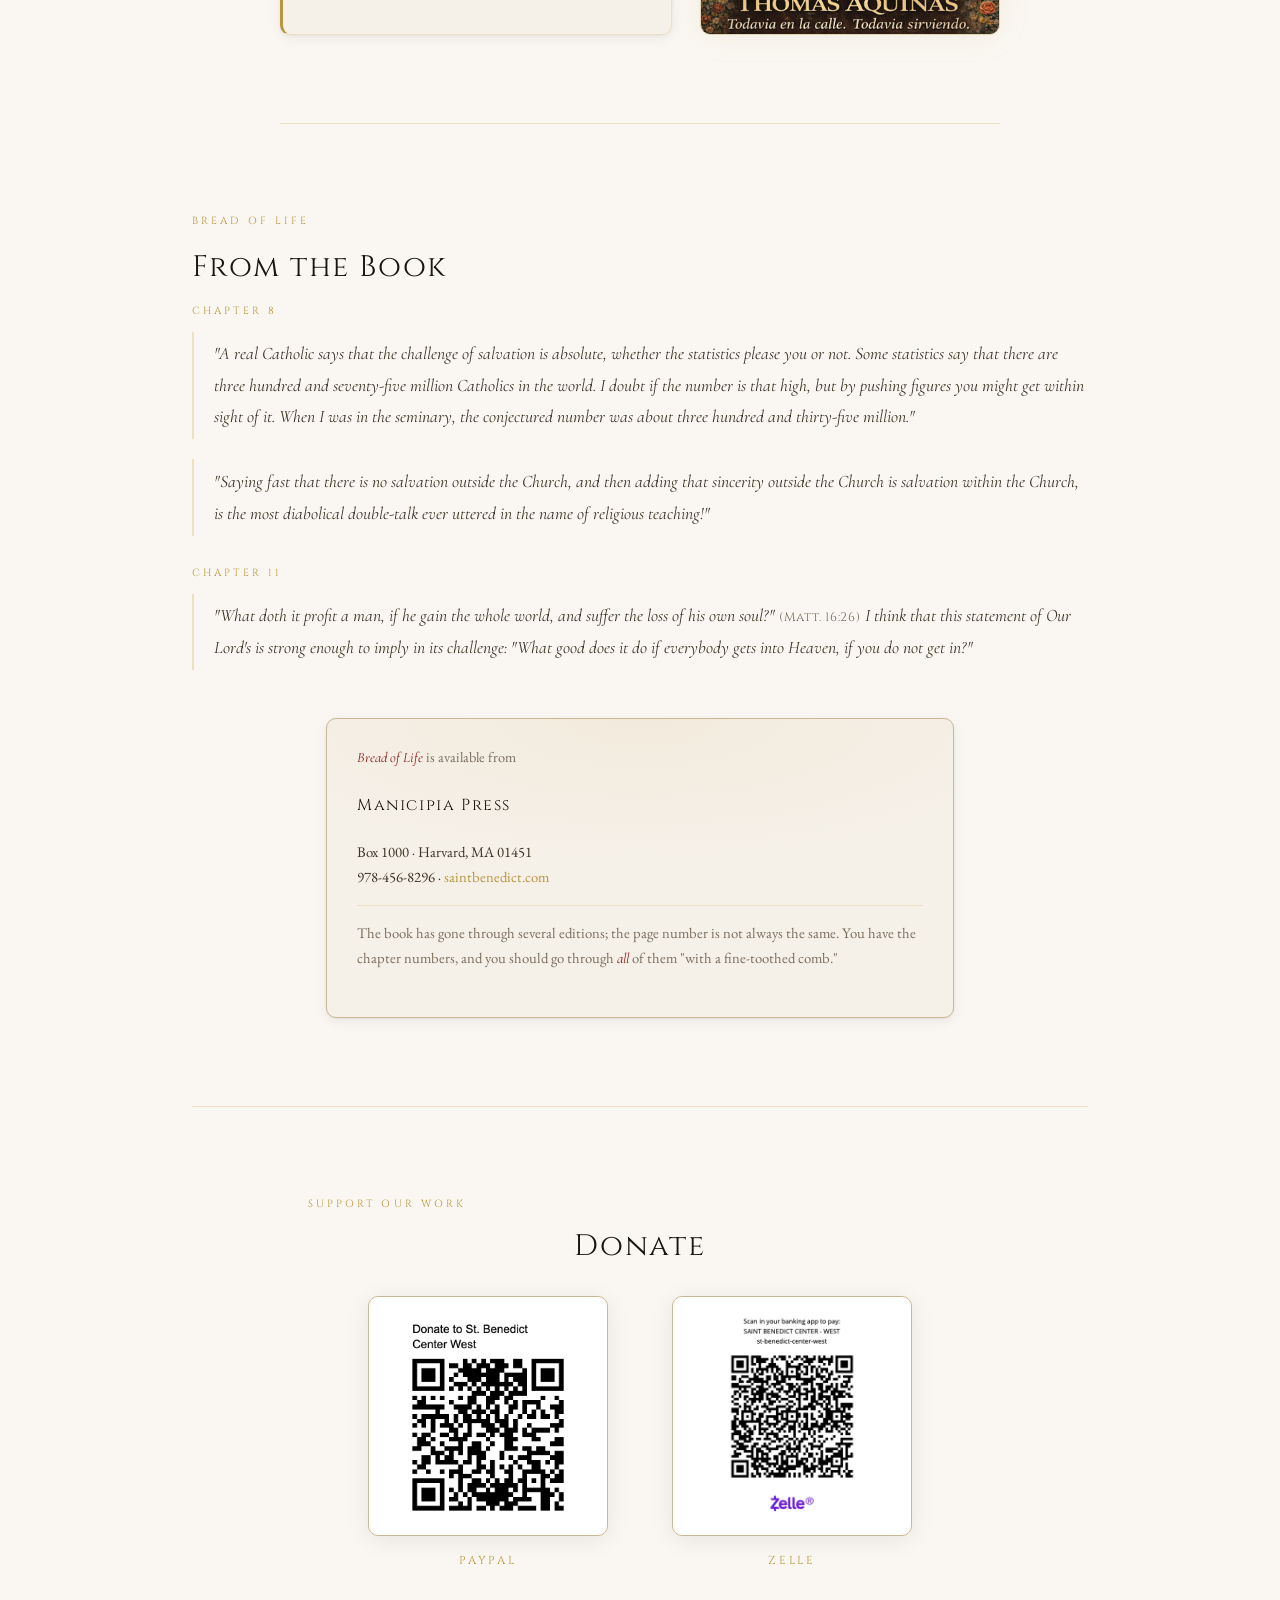
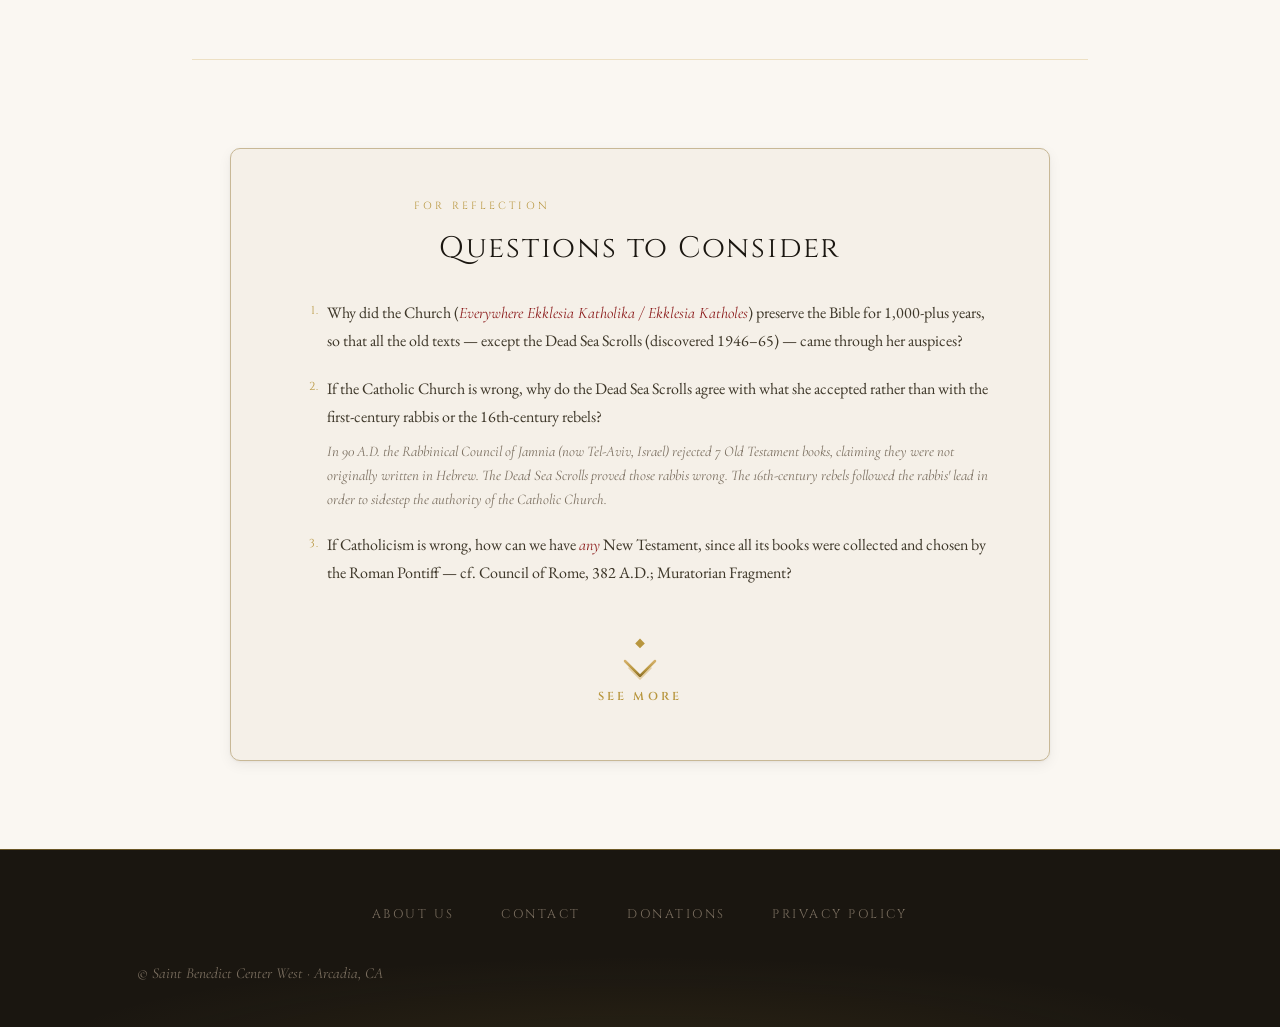
==== commit a7012fb4: "CMS: Updated index.html" ====
--- a/index.html
+++ b/index.html
@@ -490,7 +490,7 @@
     <h1>Saint Benedict Center West</h1>
     <div class="hero-rule"></div>
     <div class="hero-body">
-      <p class="hero-subtitle">Slaves of the Immaculate Heart of Mary :)</p>
+      <p class="hero-subtitle">Slaves of the Immaculate Heart of Mary</p>
       <p>A community devoted to the fullness of the Catholic Faith — traditional liturgy, serious doctrine, and sincere devotion.</p>
     </div>
     <a href="contact.html" class="cta">Write to Us</a>
